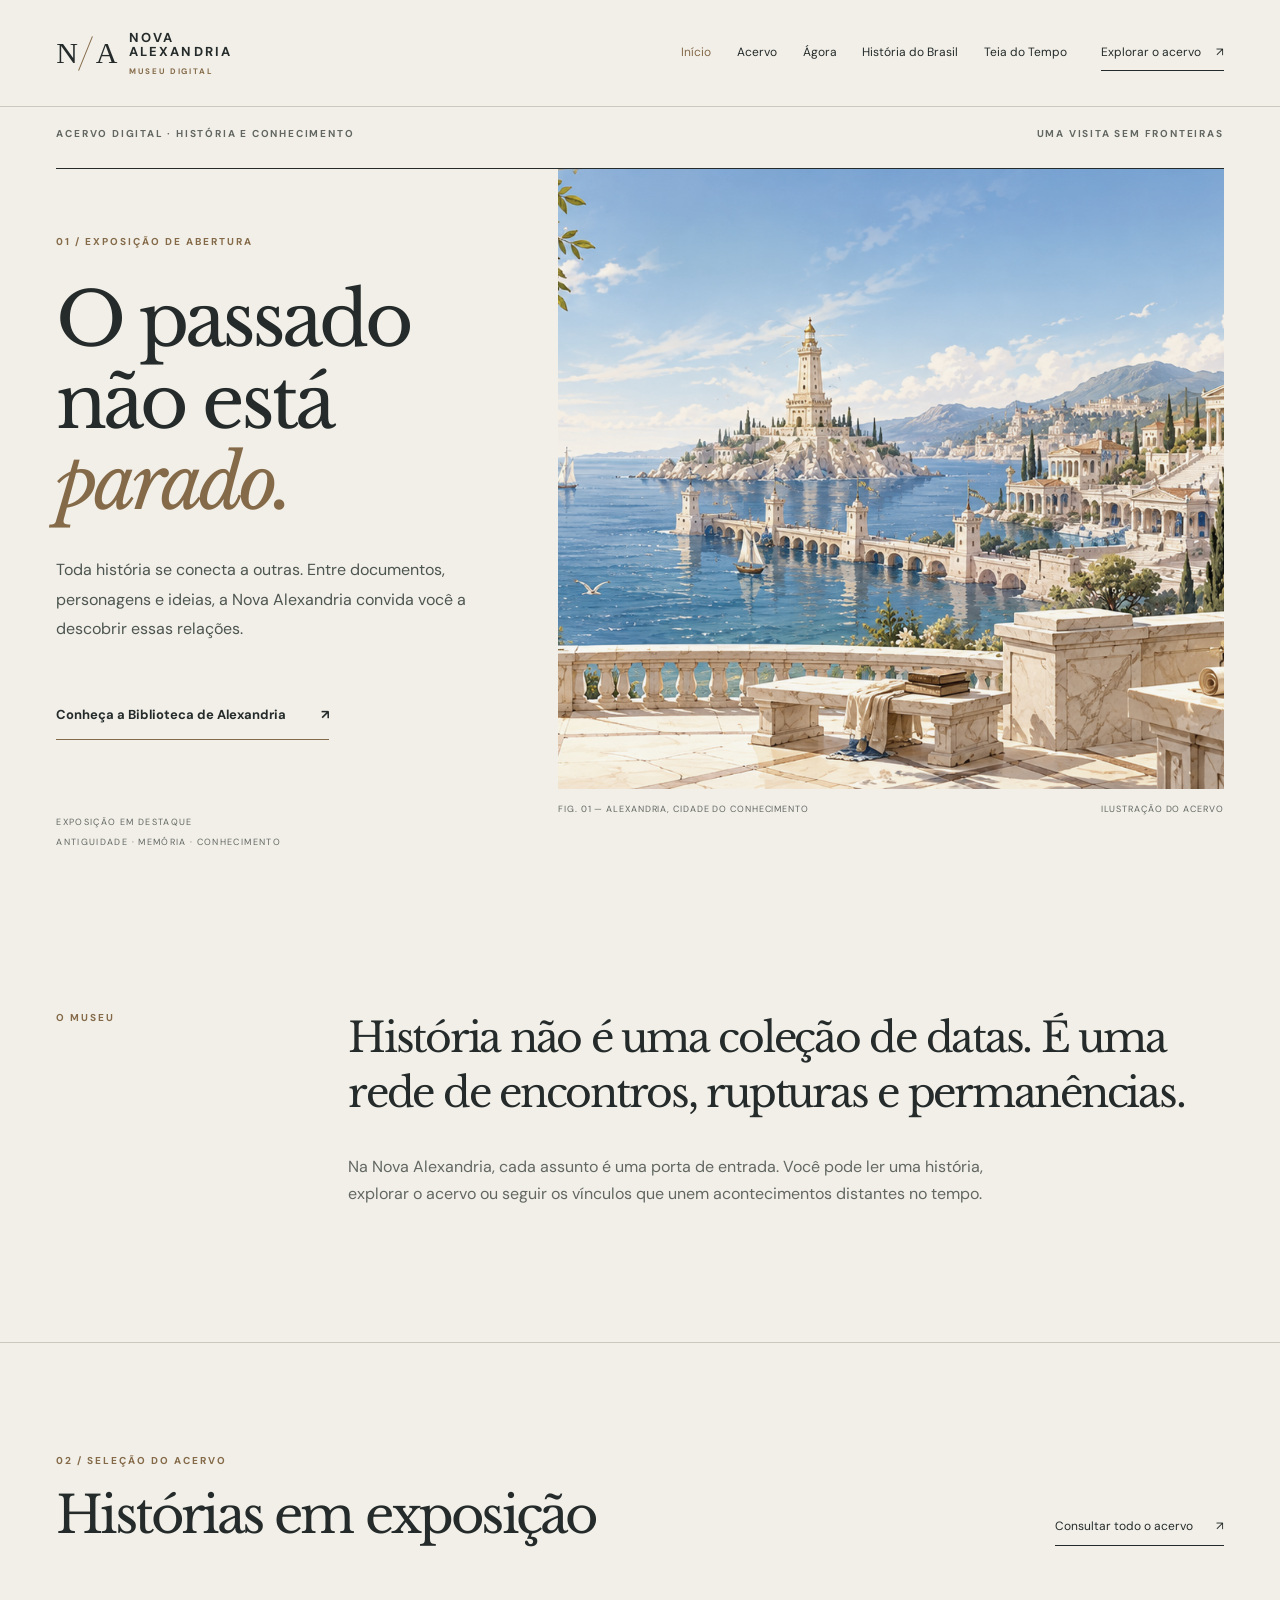
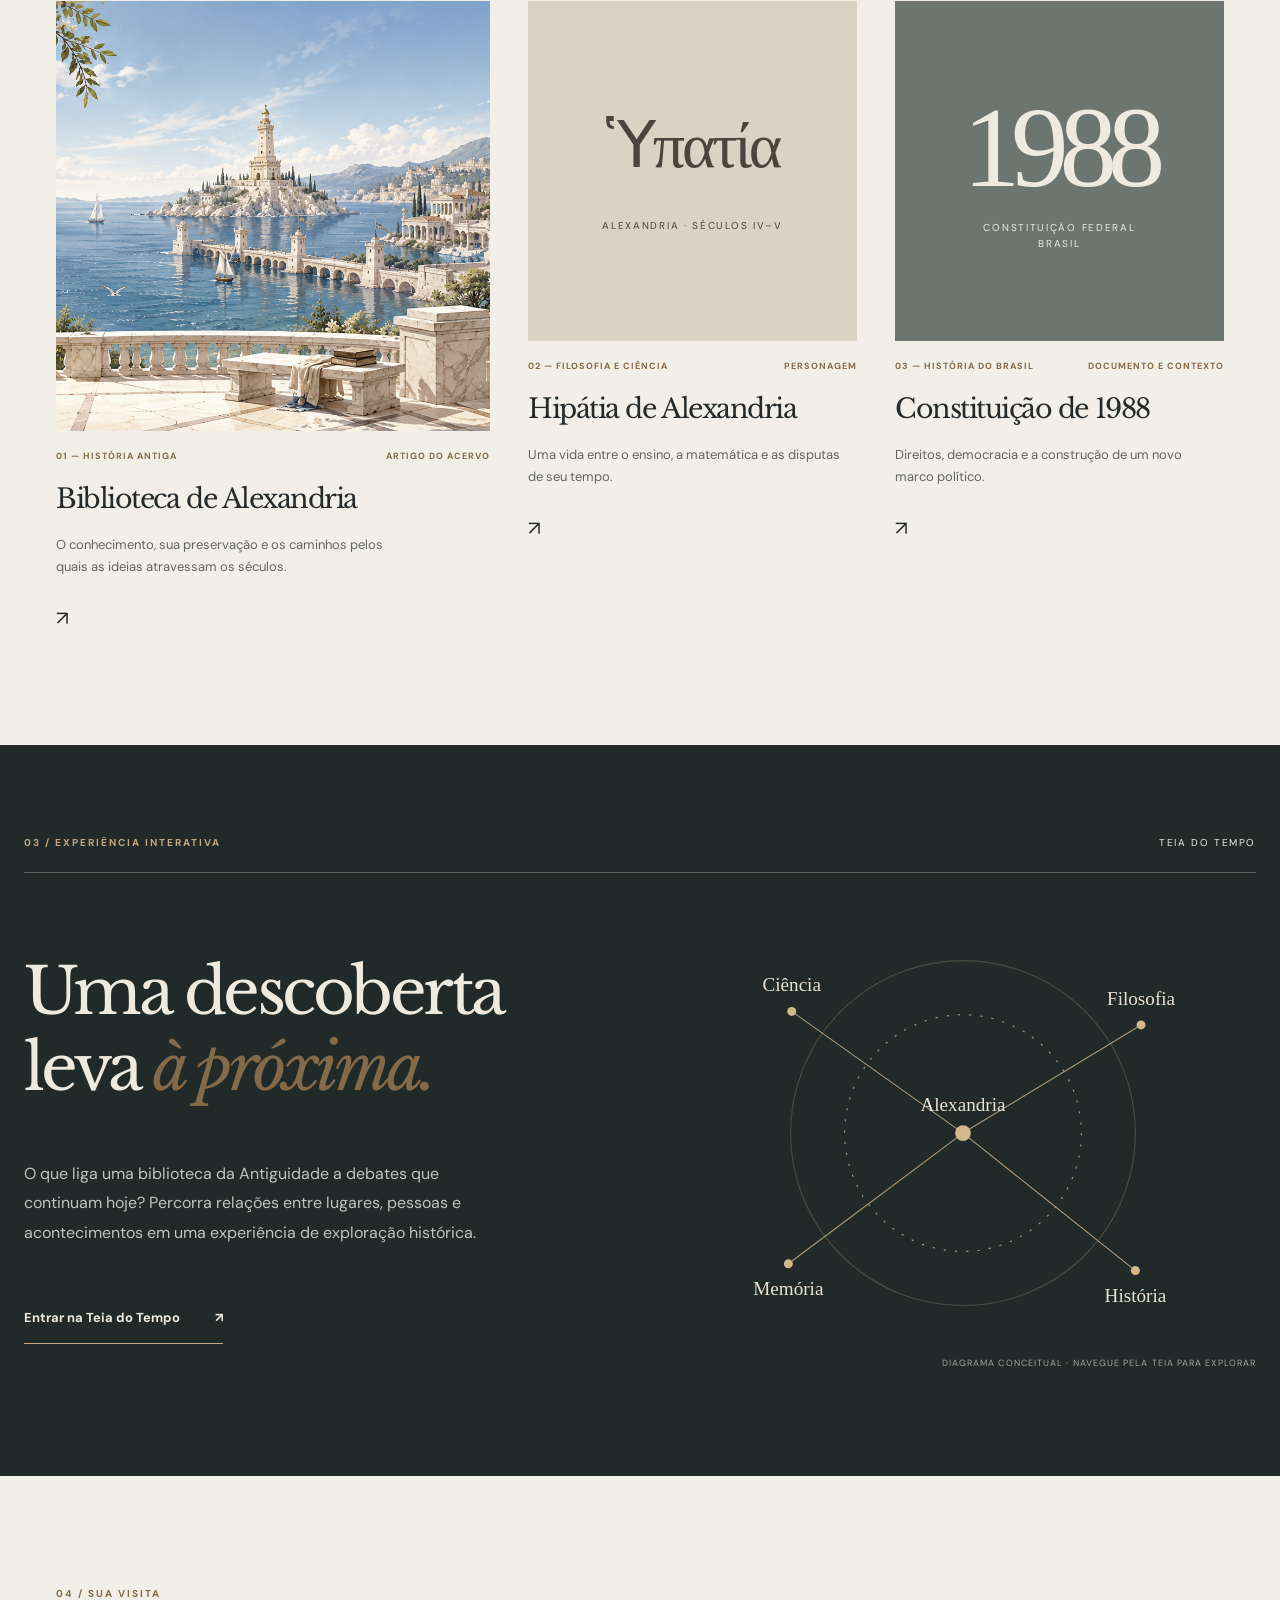
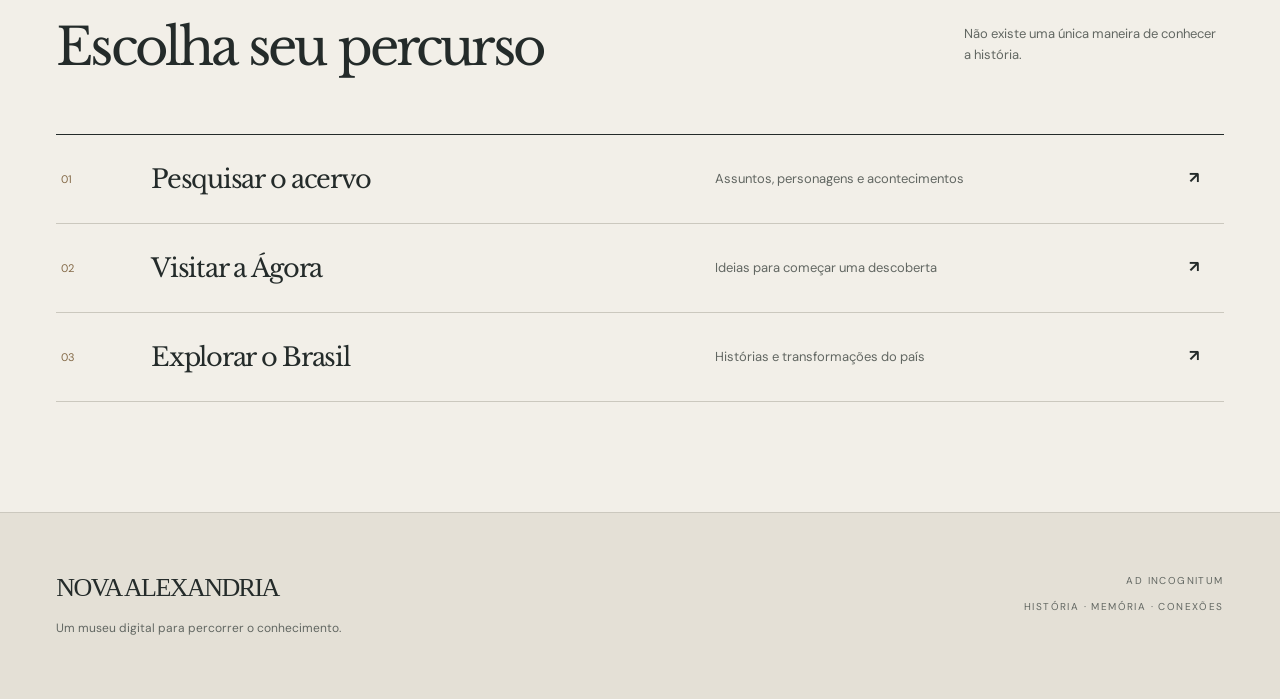
==== index.html @ c6404c88 "feat(home): reconstruir estrutura HTML como museu editorial" ====
<!doctype html>
<html lang="pt-BR">
<head>
<meta charset="utf-8"><meta name="viewport" content="width=device-width, initial-scale=1">
<meta name="theme-color" content="#f2efe8">
<meta name="description" content="Nova Alexandria: um museu digital para explorar acontecimentos, personagens e conexões da história.">
<title>Nova Alexandria — Museu digital</title>
<link rel="icon" type="image/png" href="assets/Icon.png">
<link rel="preconnect" href="https://fonts.googleapis.com"><link rel="preconnect" href="https://fonts.gstatic.com" crossorigin>
<link href="https://fonts.googleapis.com/css2?family=DM+Sans:wght@400;500;600;700&family=Libre+Baskerville:wght@400;700&display=swap" rel="stylesheet">
<link rel="stylesheet" href="css/home-editorial.css">
</head>
<body>
<a class="skip" href="#conteudo">Ir ao conteúdo</a>
<header class="site-header">
 <div class="header-inner">
  <a class="brand" href="index.html" aria-label="Nova Alexandria, página inicial"><span class="brand-symbol" aria-hidden="true">N<span class="brand-divider"></span>A</span><span class="brand-name">NOVA<br>ALEXANDRIA<small>MUSEU DIGITAL</small></span></a>
  <nav class="desktop-nav" aria-label="Navegação principal"><a href="index.html" aria-current="page">Início</a><a href="acervo.html">Acervo</a><a href="agora.html">Ágora</a><a href="brasil.html">História do Brasil</a><a href="teias.html">Teia do Tempo</a></nav>
  <a class="header-visit" href="acervo.html">Explorar o acervo <span aria-hidden="true">↗</span></a>
  <button class="menu-button" id="menuBtn" type="button" aria-label="Abrir menu" aria-expanded="false" aria-controls="mobileNav"><span aria-hidden="true">☰</span></button>
 </div>
 <nav class="mobile-nav" id="mobileNav" aria-label="Navegação móvel" hidden><a href="index.html" aria-current="page">Início</a><a href="acervo.html">Acervo</a><a href="agora.html">Ágora</a><a href="brasil.html">História do Brasil</a><a href="teias.html">Teia do Tempo</a></nav>
</header>
<main id="conteudo">
 <section class="opening" aria-labelledby="opening-title">
  <div class="opening-top"><span>ACERVO DIGITAL · HISTÓRIA E CONHECIMENTO</span><span>UMA VISITA SEM FRONTEIRAS</span></div>
  <div class="opening-grid">
   <div class="opening-copy"><p class="section-index">01 / EXPOSIÇÃO DE ABERTURA</p><h1 id="opening-title">O passado não está <em>parado.</em></h1><p class="opening-lead">Toda história se conecta a outras. Entre documentos, personagens e ideias, a Nova Alexandria convida você a descobrir essas relações.</p><a class="editorial-link" href="conteudo.html?id=biblioteca-alexandria">Conheça a Biblioteca de Alexandria <span aria-hidden="true">↗</span></a><div class="opening-bottom"><span>EXPOSIÇÃO EM DESTAQUE</span><span>ANTIGUIDADE · MEMÓRIA · CONHECIMENTO</span></div></div>
   <figure class="opening-art"><img src="assets/alexandria-panorama.png" alt="Ilustração panorâmica de Alexandria, com arquitetura antiga e o farol" width="1918" height="1024"><figcaption><span>FIG. 01 — ALEXANDRIA, CIDADE DO CONHECIMENTO</span><span>ILUSTRAÇÃO DO ACERVO</span></figcaption></figure>
  </div>
 </section>
 <section class="manifesto" aria-labelledby="manifesto-title"><p class="section-index">O MUSEU</p><div><h2 id="manifesto-title">História não é uma coleção de datas. É uma rede de encontros, rupturas e permanências.</h2><p>Na Nova Alexandria, cada assunto é uma porta de entrada. Você pode ler uma história, explorar o acervo ou seguir os vínculos que unem acontecimentos distantes no tempo.</p></div></section>
 <section class="collection" aria-labelledby="collection-title">
  <div class="section-heading"><div><p class="section-index">02 / SELEÇÃO DO ACERVO</p><h2 id="collection-title">Histórias em exposição</h2></div><a class="quiet-link" href="acervo.html">Consultar todo o acervo <span aria-hidden="true">↗</span></a></div>
  <div class="collection-grid">
   <article class="story story-large"><a href="conteudo.html?id=biblioteca-alexandria"><div class="story-visual story-alexandria"><img src="assets/alexandria-panorama.png" alt="Representação artística da antiga Alexandria" loading="lazy"></div><div class="story-meta"><span>01 — HISTÓRIA ANTIGA</span><span>ARTIGO DO ACERVO</span></div><h3>Biblioteca de Alexandria</h3><p>O conhecimento, sua preservação e os caminhos pelos quais as ideias atravessam os séculos.</p><span class="story-arrow" aria-hidden="true">↗</span></a></article>
   <article class="story story-secondary"><a href="conteudo.html?id=hipatia"><div class="story-visual story-typographic" aria-hidden="true"><span>Ὑπατία</span><small>ALEXANDRIA · SÉCULOS IV–V</small></div><div class="story-meta"><span>02 — FILOSOFIA E CIÊNCIA</span><span>PERSONAGEM</span></div><h3>Hipátia de Alexandria</h3><p>Uma vida entre o ensino, a matemática e as disputas de seu tempo.</p><span class="story-arrow" aria-hidden="true">↗</span></a></article>
   <article class="story story-third"><a href="conteudo.html?id=constituicao-1988"><div class="story-visual story-document" aria-hidden="true"><span>1988</span><small>CONSTITUIÇÃO FEDERAL<br>BRASIL</small></div><div class="story-meta"><span>03 — HISTÓRIA DO BRASIL</span><span>DOCUMENTO E CONTEXTO</span></div><h3>Constituição de 1988</h3><p>Direitos, democracia e a construção de um novo marco político.</p><span class="story-arrow" aria-hidden="true">↗</span></a></article>
  </div>
 </section>
 <section class="connections" aria-labelledby="connections-title"><div class="connections-head"><p class="section-index">03 / EXPERIÊNCIA INTERATIVA</p><span>TEIA DO TEMPO</span></div><div class="connections-grid"><div><h2 id="connections-title">Uma descoberta leva <em>à próxima.</em></h2><p>O que liga uma biblioteca da Antiguidade a debates que continuam hoje? Percorra relações entre lugares, pessoas e acontecimentos em uma experiência de exploração histórica.</p><a class="editorial-link light" href="teias.html">Entrar na Teia do Tempo <span aria-hidden="true">↗</span></a></div><div class="connection-art" aria-label="Diagrama ilustrativo de relações entre assuntos históricos"><svg viewBox="0 0 520 380" role="img" aria-label="Alexandria conectada a ciência, filosofia, memória e história"><g fill="none" stroke="#a8987d" stroke-width="1"><path d="M260 182L108 74M260 182L418 86M260 182L105 298M260 182L413 304"/><circle cx="260" cy="182" r="105" stroke-dasharray="2 8"/><circle cx="260" cy="182" r="153" stroke-opacity=".3"/></g><g fill="#d2b88b"><circle cx="260" cy="182" r="7"/><circle cx="108" cy="74" r="4"/><circle cx="418" cy="86" r="4"/><circle cx="105" cy="298" r="4"/><circle cx="413" cy="304" r="4"/></g><g fill="#e8e1d5" font-family="Georgia,serif" font-size="17" text-anchor="middle"><text x="260" y="162">Alexandria</text><text x="108" y="56">Ciência</text><text x="418" y="68">Filosofia</text><text x="105" y="326">Memória</text><text x="413" y="332">História</text></g></svg><span>DIAGRAMA CONCEITUAL · NAVEGUE PELA TEIA PARA EXPLORAR</span></div></div></section>
 <section class="visit" aria-labelledby="visit-title"><div class="section-heading"><div><p class="section-index">04 / SUA VISITA</p><h2 id="visit-title">Escolha seu percurso</h2></div><p>Não existe uma única maneira de conhecer a história.</p></div><div class="visit-rows"><a href="acervo.html"><span>01</span><strong>Pesquisar o acervo</strong><span>Assuntos, personagens e acontecimentos</span><b aria-hidden="true">↗</b></a><a href="agora.html"><span>02</span><strong>Visitar a Ágora</strong><span>Ideias para começar uma descoberta</span><b aria-hidden="true">↗</b></a><a href="brasil.html"><span>03</span><strong>Explorar o Brasil</strong><span>Histórias e transformações do país</span><b aria-hidden="true">↗</b></a></div></section>
</main>
<footer class="site-footer"><div><span class="footer-title">NOVA ALEXANDRIA</span><p>Um museu digital para percorrer o conhecimento.</p></div><div><span>AD INCOGNITUM</span><span>HISTÓRIA · MEMÓRIA · CONEXÕES</span></div></footer>
<script src="js/navegacao.js" defer></script>
</body></html>
---- css/home-editorial.css ----
:root{--paper:#f2efe8;--ink:#242b2a;--muted:#626762;--line:#cbc8be;--bronze:#846a48;--dark:#222a29}*{box-sizing:border-box}html{scroll-behavior:smooth}body{margin:0;background:var(--paper);color:var(--ink);font:16px/1.65 "DM Sans",Arial,sans-serif}a{color:inherit}button{font:inherit;cursor:pointer}a:focus-visible,button:focus-visible{outline:3px solid #9a7650;outline-offset:4px}.skip{position:absolute;left:12px;top:-100px;background:#fff;padding:10px;z-index:99}.skip:focus{top:12px}.site-header{border-bottom:1px solid var(--line);background:var(--paper)}.header-inner{min-height:106px;max-width:1540px;margin:auto;padding:20px clamp(24px,4.4vw,76px);display:flex;align-items:center;gap:34px}.brand{display:flex;align-items:center;gap:15px;text-decoration:none;flex-shrink:0}.brand-symbol{display:flex;align-items:center;gap:5px;font:30px/1 Georgia,serif;letter-spacing:-.11em}.brand-divider{height:37px;width:1px;background:var(--bronze);transform:rotate(22deg);margin:0 5px}.brand-name{font-size:13px;line-height:1.06;font-weight:700;letter-spacing:.16em}.brand-name small{display:block;margin-top:8px;font-size:8px;letter-spacing:.24em;color:var(--bronze)}.desktop-nav{display:flex;align-items:center;gap:clamp(13px,2vw,34px);margin-left:auto}.desktop-nav a{text-decoration:none;font-size:12px;white-space:nowrap}.desktop-nav a:hover,.desktop-nav a[aria-current]{color:var(--bronze)}.header-visit{border-bottom:1px solid var(--ink);text-decoration:none;font-size:12px;white-space:nowrap;padding:8px 0}.header-visit span{margin-left:12px}.menu-button{display:none;border:0;background:transparent;font-size:23px}.mobile-nav[hidden]{display:none}.mobile-nav{padding:10px 25px 25px;display:flex;flex-direction:column;gap:10px}.mobile-nav a{text-decoration:none;border-bottom:1px solid var(--line);padding:8px}.opening{max-width:1540px;margin:auto;padding:0 clamp(24px,4.4vw,76px)}.opening-top{display:flex;justify-content:space-between;gap:20px;padding:19px 0 25px;font-size:10px;font-weight:700;letter-spacing:.18em;color:var(--muted)}.opening-grid{display:grid;grid-template-columns:43% 57%;min-height:650px;border-top:1px solid var(--ink)}.opening-copy{display:flex;flex-direction:column;align-items:flex-start;padding:65px clamp(25px,4vw,68px) 25px 0}.section-index{margin:0 0 30px;font-size:10px;font-weight:700;letter-spacing:.2em;color:var(--bronze)}h1,h2,h3,p{margin-top:0}h1,h2,h3{font-family:"Libre Baskerville",Georgia,serif;font-weight:400;letter-spacing:-.055em}h1{font-size:clamp(54px,5.8vw,96px);line-height:1.1;margin-bottom:30px;max-width:650px}h1 em,.connections h2 em{font-weight:400;color:var(--bronze)}.opening-lead{max-width:415px;font-size:16px;color:#4d5550;line-height:1.85}.editorial-link{display:inline-flex;align-items:center;gap:35px;text-decoration:none;border-bottom:1px solid var(--bronze);padding:14px 0;font-size:13px;font-weight:700;margin-top:30px}.editorial-link:hover,.quiet-link:hover{color:var(--bronze)}.opening-bottom{margin-top:auto;padding-top:75px;display:flex;flex-direction:column;gap:5px;font-size:9px;letter-spacing:.15em;color:var(--muted)}.opening-art{margin:0;min-width:0;display:flex;flex-direction:column}.opening-art img{width:100%;height:100%;max-height:620px;min-height:550px;object-fit:cover;object-position:58% center;filter:saturate(.7) contrast(.95)}.opening-art figcaption{display:flex;justify-content:space-between;gap:15px;font-size:9px;letter-spacing:.1em;padding:13px 0;color:var(--muted)}.manifesto{max-width:1540px;margin:auto;padding:135px clamp(24px,4.4vw,76px);display:grid;grid-template-columns:25% 75%;border-bottom:1px solid var(--line)}.manifesto h2{font-size:clamp(30px,3.2vw,52px);line-height:1.35;max-width:950px}.manifesto p:not(.section-index){max-width:650px;margin:30px 0 0;color:var(--muted)}.collection,.visit{max-width:1540px;margin:auto;padding:110px clamp(24px,4.4vw,76px)}.section-heading{display:flex;align-items:end;justify-content:space-between;gap:25px;margin-bottom:55px}.section-heading .section-index{margin-bottom:15px}.section-heading h2{font-size:clamp(37px,4vw,60px);line-height:1.2;margin:0}.quiet-link{font-size:12px;text-decoration:none;border-bottom:1px solid var(--ink);padding-bottom:8px;white-space:nowrap}.quiet-link span{margin-left:20px}.collection-grid{display:grid;grid-template-columns:1.32fr 1fr 1fr;gap:clamp(20px,3vw,48px)}.story{min-width:0}.story a{text-decoration:none;display:block;position:relative}.story-visual{height:340px;overflow:hidden;margin-bottom:18px}.story-large .story-visual{height:430px}.story-visual img{height:100%;width:100%;object-fit:cover;object-position:center;filter:saturate(.55)}.story a:hover img{transform:scale(1.035)}.story img{transition:transform .4s}.story-typographic{background:#d9d3c6;display:flex;flex-direction:column;justify-content:center;align-items:center;gap:35px;color:#49463f}.story-typographic>span{font:clamp(35px,5vw,78px) Georgia,serif;letter-spacing:-.05em}.story-typographic small,.story-document small{font-size:10px;letter-spacing:.17em}.story-document{background:#6c756f;display:flex;flex-direction:column;justify-content:center;align-items:center;color:#eeeae0;gap:15px}.story-document>span{font:clamp(85px,9vw,145px)/1 Georgia,serif;letter-spacing:-.08em}.story-document small{text-align:center}.story-meta{display:flex;justify-content:space-between;gap:12px;color:var(--bronze);font-size:9px;letter-spacing:.11em;font-weight:700}.story h3{font-size:clamp(23px,2.1vw,34px);line-height:1.25;margin:18px 0}.story p{color:var(--muted);font-size:13px;line-height:1.75;max-width:360px}.story-arrow{display:inline-block;font-size:20px;margin-top:10px}.connections{background:var(--dark);color:#eeeae0;padding:90px max(24px,calc((100vw - 1388px)/2)) 105px}.connections-head{display:flex;justify-content:space-between;align-items:start;border-bottom:1px solid #57605b;padding-bottom:20px;font-size:10px;letter-spacing:.16em}.connections-head .section-index{margin:0;color:#c2a880}.connections-grid{display:grid;grid-template-columns:1fr 1fr;gap:60px;align-items:center;padding-top:55px}.connections h2{font-size:clamp(44px,5vw,76px);line-height:1.18;max-width:650px}.connections p:not(.section-index){max-width:480px;color:#bfc4be;line-height:1.85}.editorial-link.light{border-color:#c2a880;color:#eeeae0}.connection-art svg{width:100%;height:auto;display:block}.connection-art>span{display:block;text-align:right;color:#9da59e;font-size:9px;letter-spacing:.12em}.visit .section-heading>p{max-width:260px;color:var(--muted);font-size:13px}.visit-rows{border-top:1px solid var(--ink)}.visit-rows a{display:grid;grid-template-columns:70px 1.2fr 1fr 30px;align-items:center;gap:20px;text-decoration:none;padding:28px 5px;border-bottom:1px solid var(--line)}.visit-rows a>span:first-child{font-size:11px;color:var(--bronze)}.visit-rows strong{font:clamp(20px,2vw,31px) "Libre Baskerville",Georgia,serif;font-weight:400;letter-spacing:-.05em}.visit-rows a>span:nth-child(3){font-size:13px;color:var(--muted)}.visit-rows a:hover{background:#e9e5dc}.site-footer{background:#e4e0d6;border-top:1px solid var(--line);padding:60px clamp(24px,4.4vw,76px);display:flex;justify-content:space-between;gap:25px}.footer-title{font:26px Georgia,serif;letter-spacing:-.06em}.site-footer p{margin:15px 0 0;color:var(--muted);font-size:12px}.site-footer>div:last-child{display:flex;flex-direction:column;gap:10px;text-align:right;font-size:10px;letter-spacing:.14em;color:var(--muted)}@media(max-width:1120px){.desktop-nav{gap:13px}.header-visit{display:none}.opening-grid{grid-template-columns:46% 54%}.opening-copy{padding-top:42px}h1{font-size:clamp(44px,5.5vw,72px)}.story-meta{flex-direction:column;gap:4px}}@media(max-width:800px){.header-inner{min-height:82px}.desktop-nav{display:none}.menu-button{display:block;margin-left:auto}.opening-top span:last-child{display:none}.opening-grid{display:flex;flex-direction:column}.opening-copy{padding:45px 0 35px}.opening-bottom{padding-top:40px}.opening-art img{min-height:300px;max-height:420px}.manifesto{grid-template-columns:1fr;gap:12px;padding-top:85px;padding-bottom:85px}.collection,.visit{padding-top:80px;padding-bottom:80px}.collection-grid{grid-template-columns:1fr 1fr}.story-large{grid-column:1/-1}.story-large .story-visual{height:400px}.connections-grid{grid-template-columns:1fr;gap:20px}.connection-art{max-width:540px;margin:auto}.visit-rows a{grid-template-columns:35px 1fr 25px}.visit-rows a>span:nth-child(3){grid-column:2;grid-row:2}.visit-rows a>b{grid-column:3;grid-row:1/3}}@media(max-width:520px){.brand-symbol{font-size:24px}.brand-name{font-size:11px}.opening-top{font-size:9px}.opening-copy h1{font-size:clamp(43px,11vw,62px)}.opening-art figcaption{font-size:8px;flex-direction:column;gap:2px}.section-heading{align-items:start;flex-direction:column;gap:20px}.collection-grid{grid-template-columns:1fr;gap:50px}.story-large{grid-column:auto}.story-visual,.story-large .story-visual{height:330px}.connections{padding-top:65px;padding-bottom:75px}.connections h2{font-size:44px}.site-footer{flex-direction:column}.site-footer>div:last-child{text-align:left}}@media(prefers-reduced-motion:reduce){html{scroll-behavior:auto}.story img{transition:none}}
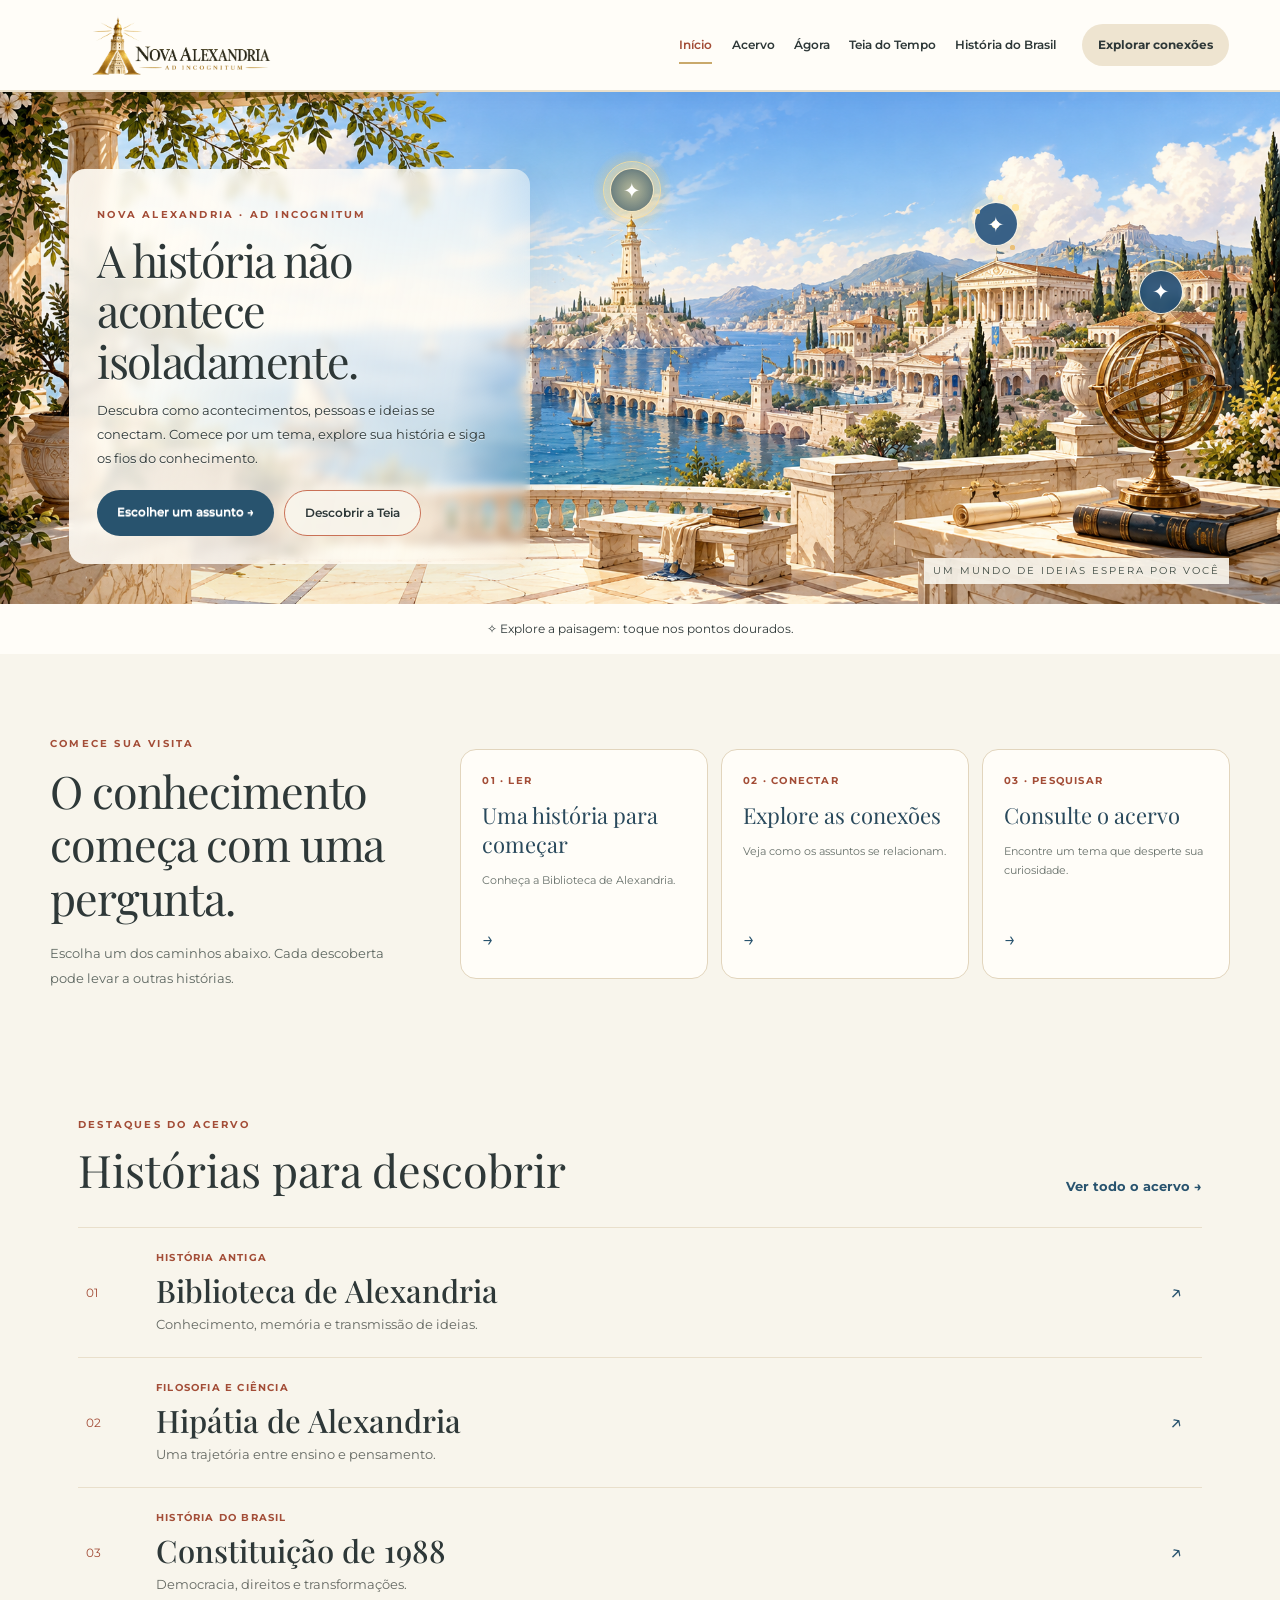
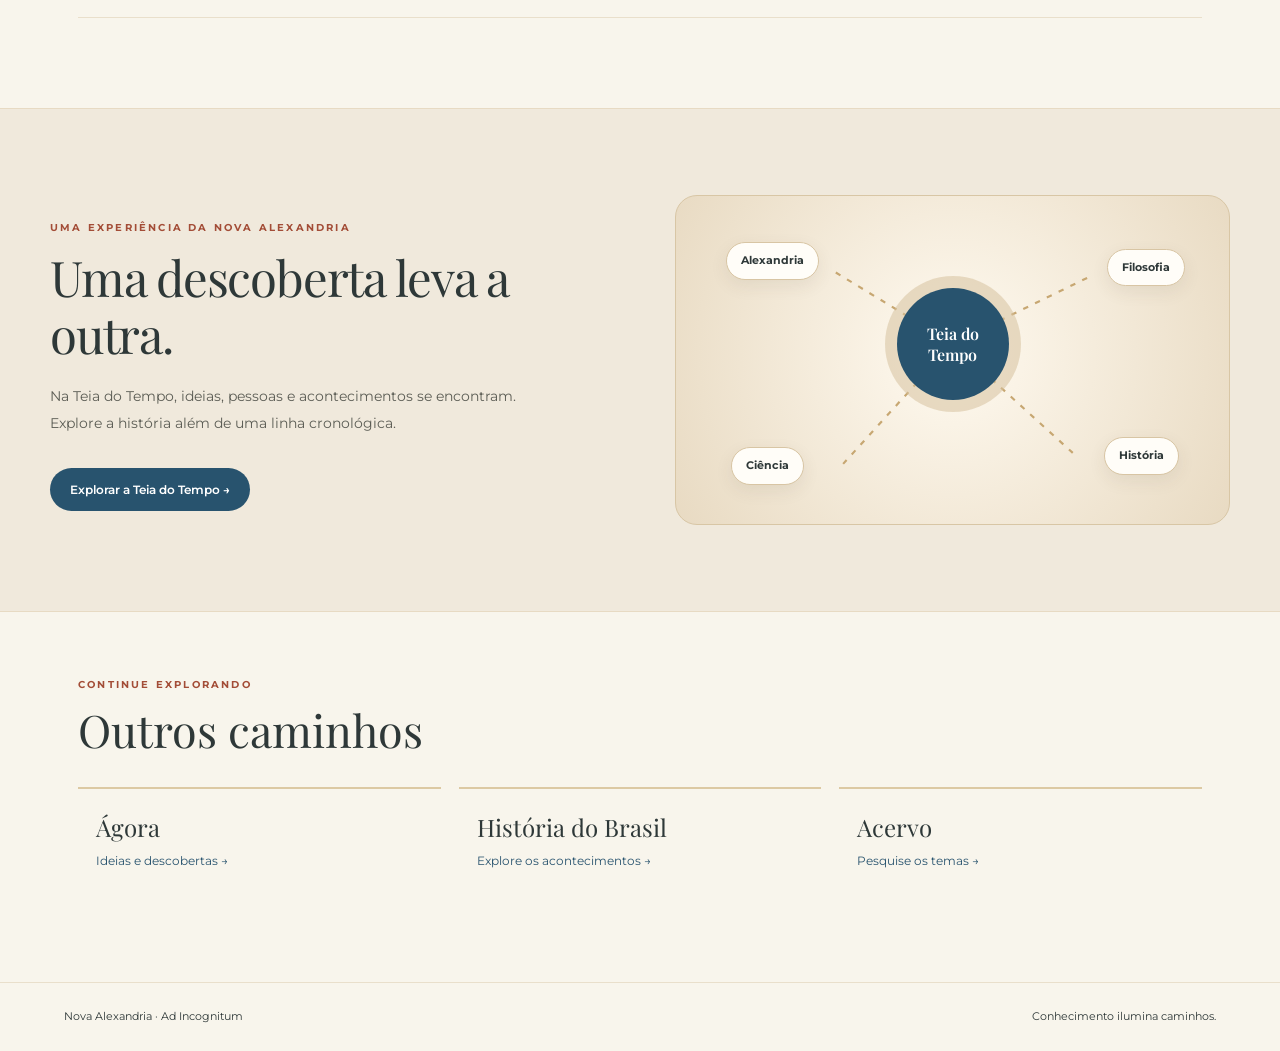
==== commit 72908f57: "feat(home): restaurar Alexandria interativa e simplificar percurso da home" ====
--- a/index.html
+++ b/index.html
@@ -1,46 +1,121 @@
 <!doctype html>
 <html lang="pt-BR">
-<head>
-<meta charset="utf-8"><meta name="viewport" content="width=device-width, initial-scale=1">
-<meta name="theme-color" content="#f2efe8">
-<meta name="description" content="Nova Alexandria: um museu digital para explorar acontecimentos, personagens e conexões da história.">
-<title>Nova Alexandria — Museu digital</title>
-<link rel="icon" type="image/png" href="assets/Icon.png">
-<link rel="preconnect" href="https://fonts.googleapis.com"><link rel="preconnect" href="https://fonts.gstatic.com" crossorigin>
-<link href="https://fonts.googleapis.com/css2?family=DM+Sans:wght@400;500;600;700&family=Libre+Baskerville:wght@400;700&display=swap" rel="stylesheet">
-<link rel="stylesheet" href="css/home-editorial.css">
-</head>
-<body>
-<a class="skip" href="#conteudo">Ir ao conteúdo</a>
-<header class="site-header">
- <div class="header-inner">
-  <a class="brand" href="index.html" aria-label="Nova Alexandria, página inicial"><span class="brand-symbol" aria-hidden="true">N<span class="brand-divider"></span>A</span><span class="brand-name">NOVA<br>ALEXANDRIA<small>MUSEU DIGITAL</small></span></a>
-  <nav class="desktop-nav" aria-label="Navegação principal"><a href="index.html" aria-current="page">Início</a><a href="acervo.html">Acervo</a><a href="agora.html">Ágora</a><a href="brasil.html">História do Brasil</a><a href="teias.html">Teia do Tempo</a></nav>
-  <a class="header-visit" href="acervo.html">Explorar o acervo <span aria-hidden="true">↗</span></a>
-  <button class="menu-button" id="menuBtn" type="button" aria-label="Abrir menu" aria-expanded="false" aria-controls="mobileNav"><span aria-hidden="true">☰</span></button>
- </div>
- <nav class="mobile-nav" id="mobileNav" aria-label="Navegação móvel" hidden><a href="index.html" aria-current="page">Início</a><a href="acervo.html">Acervo</a><a href="agora.html">Ágora</a><a href="brasil.html">História do Brasil</a><a href="teias.html">Teia do Tempo</a></nav>
-</header>
-<main id="conteudo">
- <section class="opening" aria-labelledby="opening-title">
-  <div class="opening-top"><span>ACERVO DIGITAL · HISTÓRIA E CONHECIMENTO</span><span>UMA VISITA SEM FRONTEIRAS</span></div>
-  <div class="opening-grid">
-   <div class="opening-copy"><p class="section-index">01 / EXPOSIÇÃO DE ABERTURA</p><h1 id="opening-title">O passado não está <em>parado.</em></h1><p class="opening-lead">Toda história se conecta a outras. Entre documentos, personagens e ideias, a Nova Alexandria convida você a descobrir essas relações.</p><a class="editorial-link" href="conteudo.html?id=biblioteca-alexandria">Conheça a Biblioteca de Alexandria <span aria-hidden="true">↗</span></a><div class="opening-bottom"><span>EXPOSIÇÃO EM DESTAQUE</span><span>ANTIGUIDADE · MEMÓRIA · CONHECIMENTO</span></div></div>
-   <figure class="opening-art"><img src="assets/alexandria-panorama.png" alt="Ilustração panorâmica de Alexandria, com arquitetura antiga e o farol" width="1918" height="1024"><figcaption><span>FIG. 01 — ALEXANDRIA, CIDADE DO CONHECIMENTO</span><span>ILUSTRAÇÃO DO ACERVO</span></figcaption></figure>
-  </div>
- </section>
- <section class="manifesto" aria-labelledby="manifesto-title"><p class="section-index">O MUSEU</p><div><h2 id="manifesto-title">História não é uma coleção de datas. É uma rede de encontros, rupturas e permanências.</h2><p>Na Nova Alexandria, cada assunto é uma porta de entrada. Você pode ler uma história, explorar o acervo ou seguir os vínculos que unem acontecimentos distantes no tempo.</p></div></section>
- <section class="collection" aria-labelledby="collection-title">
-  <div class="section-heading"><div><p class="section-index">02 / SELEÇÃO DO ACERVO</p><h2 id="collection-title">Histórias em exposição</h2></div><a class="quiet-link" href="acervo.html">Consultar todo o acervo <span aria-hidden="true">↗</span></a></div>
-  <div class="collection-grid">
-   <article class="story story-large"><a href="conteudo.html?id=biblioteca-alexandria"><div class="story-visual story-alexandria"><img src="assets/alexandria-panorama.png" alt="Representação artística da antiga Alexandria" loading="lazy"></div><div class="story-meta"><span>01 — HISTÓRIA ANTIGA</span><span>ARTIGO DO ACERVO</span></div><h3>Biblioteca de Alexandria</h3><p>O conhecimento, sua preservação e os caminhos pelos quais as ideias atravessam os séculos.</p><span class="story-arrow" aria-hidden="true">↗</span></a></article>
-   <article class="story story-secondary"><a href="conteudo.html?id=hipatia"><div class="story-visual story-typographic" aria-hidden="true"><span>Ὑπατία</span><small>ALEXANDRIA · SÉCULOS IV–V</small></div><div class="story-meta"><span>02 — FILOSOFIA E CIÊNCIA</span><span>PERSONAGEM</span></div><h3>Hipátia de Alexandria</h3><p>Uma vida entre o ensino, a matemática e as disputas de seu tempo.</p><span class="story-arrow" aria-hidden="true">↗</span></a></article>
-   <article class="story story-third"><a href="conteudo.html?id=constituicao-1988"><div class="story-visual story-document" aria-hidden="true"><span>1988</span><small>CONSTITUIÇÃO FEDERAL<br>BRASIL</small></div><div class="story-meta"><span>03 — HISTÓRIA DO BRASIL</span><span>DOCUMENTO E CONTEXTO</span></div><h3>Constituição de 1988</h3><p>Direitos, democracia e a construção de um novo marco político.</p><span class="story-arrow" aria-hidden="true">↗</span></a></article>
-  </div>
- </section>
- <section class="connections" aria-labelledby="connections-title"><div class="connections-head"><p class="section-index">03 / EXPERIÊNCIA INTERATIVA</p><span>TEIA DO TEMPO</span></div><div class="connections-grid"><div><h2 id="connections-title">Uma descoberta leva <em>à próxima.</em></h2><p>O que liga uma biblioteca da Antiguidade a debates que continuam hoje? Percorra relações entre lugares, pessoas e acontecimentos em uma experiência de exploração histórica.</p><a class="editorial-link light" href="teias.html">Entrar na Teia do Tempo <span aria-hidden="true">↗</span></a></div><div class="connection-art" aria-label="Diagrama ilustrativo de relações entre assuntos históricos"><svg viewBox="0 0 520 380" role="img" aria-label="Alexandria conectada a ciência, filosofia, memória e história"><g fill="none" stroke="#a8987d" stroke-width="1"><path d="M260 182L108 74M260 182L418 86M260 182L105 298M260 182L413 304"/><circle cx="260" cy="182" r="105" stroke-dasharray="2 8"/><circle cx="260" cy="182" r="153" stroke-opacity=".3"/></g><g fill="#d2b88b"><circle cx="260" cy="182" r="7"/><circle cx="108" cy="74" r="4"/><circle cx="418" cy="86" r="4"/><circle cx="105" cy="298" r="4"/><circle cx="413" cy="304" r="4"/></g><g fill="#e8e1d5" font-family="Georgia,serif" font-size="17" text-anchor="middle"><text x="260" y="162">Alexandria</text><text x="108" y="56">Ciência</text><text x="418" y="68">Filosofia</text><text x="105" y="326">Memória</text><text x="413" y="332">História</text></g></svg><span>DIAGRAMA CONCEITUAL · NAVEGUE PELA TEIA PARA EXPLORAR</span></div></div></section>
- <section class="visit" aria-labelledby="visit-title"><div class="section-heading"><div><p class="section-index">04 / SUA VISITA</p><h2 id="visit-title">Escolha seu percurso</h2></div><p>Não existe uma única maneira de conhecer a história.</p></div><div class="visit-rows"><a href="acervo.html"><span>01</span><strong>Pesquisar o acervo</strong><span>Assuntos, personagens e acontecimentos</span><b aria-hidden="true">↗</b></a><a href="agora.html"><span>02</span><strong>Visitar a Ágora</strong><span>Ideias para começar uma descoberta</span><b aria-hidden="true">↗</b></a><a href="brasil.html"><span>03</span><strong>Explorar o Brasil</strong><span>Histórias e transformações do país</span><b aria-hidden="true">↗</b></a></div></section>
-</main>
-<footer class="site-footer"><div><span class="footer-title">NOVA ALEXANDRIA</span><p>Um museu digital para percorrer o conhecimento.</p></div><div><span>AD INCOGNITUM</span><span>HISTÓRIA · MEMÓRIA · CONEXÕES</span></div></footer>
-<script src="js/navegacao.js" defer></script>
-</body></html>+  <head>
+    <meta charset="utf-8" />
+    <meta name="viewport" content="width=device-width,initial-scale=1" />
+    <meta name="theme-color" content="#f8f5ec" />
+    <meta
+      name="description"
+      content="Descubra acontecimentos, personagens e ideias e explore como a história se conecta na Teia do Tempo da Nova Alexandria."
+    />
+    <title>Nova Alexandria</title>
+    <link rel="preconnect" href="https://fonts.googleapis.com" />
+    <link rel="preconnect" href="https://fonts.gstatic.com" crossorigin />
+    <link
+      href="https://fonts.googleapis.com/css2?family=Montserrat:wght@400;500;600;700&family=Playfair+Display:wght@400;500;600&display=swap"
+      rel="stylesheet"
+    />
+    <link rel="icon" type="image/png" href="assets/Icon.png" />
+
+    <link rel="stylesheet" href="styles.css" />
+  </head>
+  <body>
+    <a class="skip" href="#conteudo">Ir ao conteúdo</a>
+    <header class="nav"><a href="index.html" class="brand" aria-label="Nova Alexandria — página inicial"><img src="assets/logo-horizontal.png" alt="Nova Alexandria — Ad Incognitum" class="brand-logo"></a><nav class="desktop-nav" aria-label="Navegação principal"><a href="index.html" aria-current="page">Início</a><a href="acervo.html">Acervo</a><a href="agora.html">Ágora</a><a href="teias.html">Teia do Tempo</a><a href="brasil.html">História do Brasil</a></nav><a class="login" href="teias.html">Explorar conexões</a><button class="menu" id="menuBtn" type="button" aria-label="Abrir menu" aria-expanded="false" aria-controls="mobileNav"><span aria-hidden="true">☰</span></button></header><nav class="mobile-nav" id="mobileNav" aria-label="Navegação móvel" hidden><a href="index.html" aria-current="page">Início</a><a href="acervo.html">Acervo</a><a href="agora.html">Ágora</a><a href="teias.html">Teia do Tempo</a><a href="brasil.html">História do Brasil</a></nav>
+    
+    <main id="conteudo">
+      <section id="inicio" class="hero" aria-labelledby="heroTitle">
+        <div
+          class="scene-scroll"
+          aria-label="Paisagem explorável: no celular, deslize horizontalmente para descobrir a cidade"
+        >
+          <div class="scene">
+            <img
+              src="assets/alexandria-panorama.png"
+              alt="Vista ilustrada de Alexandria: farol ao centro, academia à direita e globo sobre a varanda"
+              width="1918"
+              height="1024"
+            />
+            <div class="hero-copy">
+              <p class="eyebrow">NOVA ALEXANDRIA · AD INCOGNITUM</p>
+              <h1 id="heroTitle">A história não acontece<br />isoladamente.</h1>
+              <p>
+                Descubra como acontecimentos, pessoas e ideias se conectam. Comece por um tema, explore sua história e siga os fios do conhecimento.
+              </p>
+              <div class="hero-buttons">
+                <a class="primary" href="agora.html"
+                  >Escolher um assunto <span aria-hidden="true">→</span></a
+                ><a class="secondary" href="teias.html">Descobrir a Teia</a>
+              </div>
+            </div>
+            <button
+              class="hotspot farol"
+              data-place="farol"
+              aria-label="Conhecer o Farol e a Nova Alexandria"
+            >
+              <span class="pulse" aria-hidden="true">✦</span
+              ><span class="hint">O Farol</span></button
+            ><button
+              class="hotspot academia"
+              data-place="academia"
+              aria-label="Explorar a Academia e a Ágora"
+            >
+              <span class="pulse" aria-hidden="true">✦</span
+              ><span class="hint">A Academia</span></button
+            ><button
+              class="hotspot globo"
+              data-place="globo"
+              aria-label="Descobrir o Globo e a Teia do Tempo"
+            >
+              <span class="pulse" aria-hidden="true">✦</span
+              ><span class="hint">O Globo</span>
+            </button>
+            <div class="scene-caption">UM MUNDO DE IDEIAS ESPERA POR VOCÊ</div>
+          </div>
+        </div>
+        <p class="scene-instruction">
+          ✧ Explore a paisagem: toque nos pontos dourados.
+          <span class="mobile-only"
+            >Deslize para os lados para conhecer a cidade.</span
+          >
+        </p>
+      </section>
+      <section class="home-start" aria-labelledby="home-start-title">
+        <div class="home-start-inner">
+          <div class="home-start-intro"><p class="eyebrow">COMECE SUA VISITA</p><h2 id="home-start-title">O conhecimento começa com uma pergunta.</h2><p>Escolha um dos caminhos abaixo. Cada descoberta pode levar a outras histórias.</p></div>
+          <div class="home-start-options">
+            <a href="conteudo.html?id=biblioteca-alexandria"><span class="home-start-number">01 · LER</span><strong>Uma história para começar</strong><small>Conheça a Biblioteca de Alexandria.</small><span class="home-start-arrow" aria-hidden="true">→</span></a>
+            <a href="teias.html?id=biblioteca-alexandria"><span class="home-start-number">02 · CONECTAR</span><strong>Explore as conexões</strong><small>Veja como os assuntos se relacionam.</small><span class="home-start-arrow" aria-hidden="true">→</span></a>
+            <a href="acervo.html"><span class="home-start-number">03 · PESQUISAR</span><strong>Consulte o acervo</strong><small>Encontre um tema que desperte sua curiosidade.</small><span class="home-start-arrow" aria-hidden="true">→</span></a>
+          </div>
+        </div>
+      </section>
+      <section class="na-collection" id="explorar" aria-labelledby="na-collection-title">
+        <div class="na-section-heading"><div><p class="eyebrow">DESTAQUES DO ACERVO</p><h2 id="na-collection-title">Histórias para descobrir</h2></div><a href="acervo.html">Ver todo o acervo <span aria-hidden="true">→</span></a></div>
+        <div class="na-collection-list">
+          <a href="conteudo.html?id=biblioteca-alexandria"><span class="na-collection-num">01</span><span class="na-collection-text"><small>HISTÓRIA ANTIGA</small><strong>Biblioteca de Alexandria</strong><span>Conhecimento, memória e transmissão de ideias.</span></span><span class="na-collection-arrow" aria-hidden="true">↗</span></a>
+          <a href="conteudo.html?id=hipatia"><span class="na-collection-num">02</span><span class="na-collection-text"><small>FILOSOFIA E CIÊNCIA</small><strong>Hipátia de Alexandria</strong><span>Uma trajetória entre ensino e pensamento.</span></span><span class="na-collection-arrow" aria-hidden="true">↗</span></a>
+          <a href="conteudo.html?id=constituicao-1988"><span class="na-collection-num">03</span><span class="na-collection-text"><small>HISTÓRIA DO BRASIL</small><strong>Constituição de 1988</strong><span>Democracia, direitos e transformações.</span></span><span class="na-collection-arrow" aria-hidden="true">↗</span></a>
+        </div>
+      </section>
+      <section class="home-feature" aria-labelledby="home-feature-title">
+        <div class="home-feature-inner"><div class="home-feature-copy"><p class="eyebrow">UMA EXPERIÊNCIA DA NOVA ALEXANDRIA</p><h2 id="home-feature-title">Uma descoberta leva a outra.</h2><p>Na Teia do Tempo, ideias, pessoas e acontecimentos se encontram. Explore a história além de uma linha cronológica.</p><a class="primary" href="teias.html">Explorar a Teia do Tempo →</a></div><div class="home-feature-visual" aria-label="Representação das conexões entre assuntos"><span class="feature-node feature-node-a">Alexandria</span><span class="feature-node feature-node-b">Filosofia</span><span class="feature-node feature-node-c">Ciência</span><span class="feature-node feature-node-d">História</span><svg viewBox="0 0 400 300" aria-hidden="true"><path d="M200 135 L90 68 M200 135 L325 74 M200 135 L100 245 M200 135 L310 235"/></svg><span class="feature-center">Teia do<br>Tempo</span></div></div>
+      </section>
+      <section class="na-pathways" aria-labelledby="na-pathways-title"><div class="na-section-heading"><div><p class="eyebrow">CONTINUE EXPLORANDO</p><h2 id="na-pathways-title">Outros caminhos</h2></div></div><div class="na-pathway-links"><a href="agora.html"><strong>Ágora</strong><span>Ideias e descobertas →</span></a><a href="brasil.html"><strong>História do Brasil</strong><span>Explore os acontecimentos →</span></a><a href="acervo.html"><strong>Acervo</strong><span>Pesquise os temas →</span></a></div></section>
+    </main>
+    <footer>
+      <span>Nova Alexandria · Ad Incognitum</span
+      ><span>Conhecimento ilumina caminhos.</span>
+    </footer>
+    <dialog id="placeDialog" aria-labelledby="dialogTitle">
+      <button id="closeDialog" class="close" aria-label="Fechar">×</button>
+      <p class="eyebrow">DESCUBRA A CIDADE</p>
+      <h2 id="dialogTitle"></h2>
+      <p id="dialogText"></p>
+      <a id="dialogLink" class="primary" href="#explorar"
+        >Continuar explorando →</a
+      >
+    </dialog>
+    <script src="script.js" defer></script>
+  <script src="js/navegacao.js" defer></script></body>
+</html>
--- a/styles.css
+++ b/styles.css
@@ -0,0 +1,939 @@
+
+
+
+:root {
+    --ivory: #f8f5ec;
+    --sand: #dcc9a3;
+    --gold: #c9a96b;
+    --terracotta: #c97156;
+    --blue: #1f4e79;
+    --ink: #343a36;
+    
+    --surface: #fffdf8;
+    --sand-light: #e8dcc4;
+    --gold-deep: #85602e;
+    --terracotta-deep: #a34d37;
+    --blue-soft: #e5eef0;
+}
+
+
+
+* {
+    box-sizing: border-box;
+}
+
+html {
+    scroll-behavior: smooth;
+    
+}
+
+body {
+    margin: 0;
+    background: var(--ivory);
+    color: var(--ink);
+    font: 15px/1.6 Montserrat, Arial, sans-serif;
+}
+
+a {
+    color: inherit;
+}
+
+button {
+    font: inherit;
+    cursor: pointer;
+}
+
+
+
+.skip {
+    position: absolute;
+    top: -100px;
+    left: 8px;
+    background: var(--surface);
+    padding: 12px;
+    z-index: 50;
+}
+
+.skip:focus {
+    top: 8px;
+}
+
+a:focus-visible,
+button:focus-visible {
+    outline: 3px solid var(--blue);
+    outline-offset: 4px;
+}
+
+
+
+.nav {
+    height: 50px;
+    display: flex;
+    align-items: center;
+    gap: 30px;
+    padding: 50px;
+    background: var(--surface);
+    border-bottom: 2px solid var(--sand-light);
+}
+
+
+
+.brand {
+    display: flex;
+    align-items: center;
+    flex-shrink: 0;
+    text-decoration: none;
+}
+
+.brand-logo {
+    display: block;
+    width: 310px;
+    height: 90px;
+    max-width: 100%;
+    object-fit: contain;
+}
+
+
+
+.desktop-nav {
+    display: flex;
+    align-items: center;
+    gap: clamp(12px, 30vw, 20px);
+    margin-left: auto;
+}
+
+.desktop-nav a,
+.login {
+    font-size: 15px;
+    text-decoration: none;
+}
+
+.desktop-nav a {
+    transition: color 0.2s ease;
+    font-weight: 700;
+}
+
+.desktop-nav a:hover {
+    color: var(--terracotta-deep);
+}
+
+
+
+.login {
+    background-color: var(--sand);
+    border-radius: 5px;
+    padding: 8px 20px;
+    white-space: nowrap;
+
+}
+
+.login:hover {
+    transition: background-color .25s ease, color .25s ease;
+    background-color: var(--terracotta);
+    color: #fff;
+}
+
+
+
+.menu {
+    display: none;
+    background: none;
+    border: 0;
+    font-size: 23px;
+}
+
+.mobile-nav {
+    background: var(--surface);
+    padding: 14px 24px;
+}
+
+.mobile-nav:not([hidden]) {
+    display: flex;
+    flex-direction: column;
+    gap: 13px;
+}
+
+.mobile-nav a {
+    text-decoration: none;
+}
+
+
+
+.hero {
+    background: var(--blue-soft);
+}
+
+
+
+.scene-scroll {
+    width: 100%;
+    overflow-x: auto;
+    overflow-y: hidden;
+}
+
+.scene {
+    position: relative;
+    max-width: 1918px;
+    margin: auto;
+    min-height: 490px;
+    background: #c7dce9;
+}
+
+.scene > img {
+    display: block;
+    width: 100%;
+    height: 70%;
+}
+
+
+
+.hero-copy {
+    position: absolute;
+    left: 5.4%;
+    top: 15%;
+    max-width: 36%;
+    padding: clamp(14px, 5vw, 28px);
+    border-radius: 8px;
+
+    background: linear-gradient(
+        100deg,
+        rgba(255, 253, 247, 0.91),
+        rgba(255, 253, 247, 0.70) 80%,
+        rgba(255, 253, 247, 0.12)
+    );
+
+    text-shadow: 0 1px 0 #fff8;
+}
+
+.eyebrow {
+    font-size: 10px;
+    font-weight: 700;
+    letter-spacing: 0.22em;
+    color: var(--terracotta-deep);
+}
+
+.hero-copy h1 {
+    font: clamp(27px, 3.5vw, 67px)/1.13
+        Playfair Display, Georgia, serif;
+
+    margin: 12px 0;
+    color: var(--ink);
+}
+
+.hero-copy > p:not(.eyebrow) {
+    font-size: clamp(11px, 1vw, 15px);
+    max-width: 440px;
+}
+
+.hero-buttons {
+    display: flex;
+    flex-wrap: wrap;
+    gap: 10px;
+    margin-top: 20px;
+}
+
+
+
+.primary,
+.secondary {
+    display: inline-block;
+    text-decoration: none;
+    padding: 11px 15px;
+    border-radius: 4px;
+    font-size: 12px;
+    font-weight: 600;
+}
+
+.primary {
+    background: var(--blue);
+    color: #fff;
+}
+
+.primary:hover,
+.primary:focus-visible {
+    background: var(--terracotta-deep);
+}
+
+.secondary {
+    background: rgba(248, 245, 236, .93);
+    border: 1px solid var(--terracotta);
+}
+
+.secondary:hover,
+.secondary:focus-visible {
+    background: var(--sand);
+}
+
+
+
+
+
+.hotspot {
+    position: absolute;
+    display: grid;
+    place-items: center;
+    width: 44px;
+    height: 44px;
+    padding: 0;
+    transform: translate(-50%, -50%);
+    border: 1px solid rgba(255, 249, 233, 0.95);
+    border-radius: 50%;
+    background: rgba(31, 78, 121, 0.88);
+    color: #fff;
+    box-shadow: 0 0 0 6px rgba(255, 248, 220, 0.22),
+                0 0 20px rgba(201, 169, 107, 0.35);
+    backdrop-filter: blur(4px);
+    isolation: isolate;
+    overflow: visible;
+    cursor: pointer;
+    z-index: 2;
+    transition: transform .3s ease, background .3s ease, box-shadow .3s ease;
+}
+
+.hotspot:hover,
+.hotspot:focus-visible {
+    transform: translate(-50%, -50%) scale(1.15);
+    background: rgba(31, 78, 121, 0.98);
+    box-shadow: 0 0 0 10px rgba(255, 248, 220, 0.25),
+                0 0 30px rgba(255, 215, 130, 0.65);
+    z-index: 5;
+}
+
+.hotspot .pulse {
+    position: relative;
+    z-index: 2;
+    display: inline-block;
+    font-size: 21px;
+    line-height: 1;
+    transition: transform .3s ease, filter .3s ease;
+}
+
+.hotspot:hover .pulse,
+.hotspot:focus-visible .pulse {
+    transform: rotate(45deg) scale(1.1);
+    filter: drop-shadow(0 0 5px #fff5cc);
+}
+
+.hotspot .hint {
+    position: absolute;
+    bottom: calc(100% + 16px);
+    left: 50%;
+    z-index: 5;
+    transform: translate(-50%, 8px);
+    white-space: nowrap;
+    padding: 8px 15px;
+    border: 1px solid var(--sand);
+    border-radius: 5px;
+    background: rgba(255, 253, 248, .97);
+    color: var(--ink);
+    font: 600 12px Montserrat, Arial, sans-serif;
+    letter-spacing: .03em;
+    box-shadow: 0 5px 20px rgba(40, 35, 25, .12);
+    opacity: 0;
+    visibility: hidden;
+    pointer-events: none;
+    transition: opacity .25s ease, transform .25s ease, visibility .25s ease;
+}
+
+.hotspot:hover .hint,
+.hotspot:focus-visible .hint {
+    opacity: 1;
+    visibility: visible;
+    transform: translate(-50%, 0);
+}
+
+
+
+.hotspot.farol::before {
+    content: "";
+    position: absolute;
+    inset: -18px;
+    border-radius: 100%;
+    background: radial-gradient(circle, rgba(255,234,164,.65) 0%,
+        rgba(255,208,101,.28) 40%, rgba(255,208,101,0) 75%);
+    pointer-events: none;
+    z-index: -1;
+    animation: farol-luz 2s ease-in-out infinite;
+}
+
+.hotspot.farol::after {
+    content: "";
+    position: absolute;
+    inset: -8px;
+    border: 1px solid rgba(255,226,153,.75);
+    border-radius: 50%;
+    pointer-events: none;
+    z-index: -1;
+    animation: farol-onda 3.5s ease-out infinite;
+}
+
+@keyframes farol-luz {
+    0%, 100% { opacity: .45; transform: scale(4); }
+    50% { opacity: 1; transform: scale(1.3); }
+}
+
+@keyframes farol-onda {
+    0% { opacity: .8; transform: scale(.75); }
+    100% { opacity: 0; transform: scale(1.7); }
+}
+
+.hotspot.farol:hover::before,
+.hotspot.farol:focus-visible::before { animation-duration: 1.8s; }
+
+
+.hotspot.academia::before,
+.hotspot.academia::after {
+    content: "";
+    position: absolute;
+    width: 7px;
+    height: 7px;
+    border-radius: 100%;
+    background: #ffe6a3;
+    pointer-events: none;
+    z-index: -1;
+    box-shadow: -18px -13px 0 -1px #f3ce79,
+                20px -17px 0 0 #ffe6a3,
+                -23px 16px 0 -1px #fff0bd,
+                17px 23px 0 -1px #eac079,
+                5px -27px 0 -1px #fff0bd;
+}
+
+.hotspot.academia::before {
+    animation: academia-particulas 4s ease-in-out infinite;
+}
+
+.hotspot.academia::after {
+    animation: academia-particulas 4s ease-in-out -2s infinite;
+}
+
+@keyframes academia-particulas {
+    0% { opacity: 0; transform: translateY(15px) scale(.8) rotate(45deg); }
+    35% { opacity: 1; }
+    75% { opacity: .75; }
+    100% { opacity: 0; transform: translateY(-5px) scale(1.9) rotate(45deg); }
+}
+
+.hotspot.academia:hover::before,
+.hotspot.academia:hover::after,
+.hotspot.academia:focus-visible::before,
+.hotspot.academia:focus-visible::after { animation-duration: 2; }
+
+
+
+.hotspot.globo::before {
+    content: "";
+    position: absolute;
+    inset: -12px;
+    border: 2px solid transparent;
+    border-top-color: #ffe4a3;
+    border-bottom-color: #c69c53;
+    border-radius: 50%;
+    pointer-events: none;
+    z-index: -1;
+    animation: globo-orbita 7s linear infinite;
+}
+
+.hotspot.globo::after {
+    content: "";
+    position: absolute;
+    inset: -21px;
+    border: 1px dashed rgba(255,225,163,.65);
+    border-radius: 50%;
+    pointer-events: none;
+    z-index: -1;
+    animation: globo-orbita 16s linear infinite reverse;
+}
+
+@keyframes globo-orbita {
+    from { transform: rotate(0deg); }
+    to { transform: rotate(360deg); }
+}
+
+.hotspot.globo:hover::before,
+.hotspot.globo:focus-visible::before { animation-duration: 2.5s; }
+
+.hotspot.globo:hover::after,
+.hotspot.globo:focus-visible::after { animation-duration: 7s; }
+
+
+
+.farol { left: 49.4%; top: 19.2%; }
+.academia { left: 77.8%; top: 25.8%; }
+.globo { left: 90.7%; top: 39%; }
+
+
+
+@keyframes hotspot-breathe {
+    0%, 100% {
+        box-shadow: 0 0 0 6px rgba(255,248,220,.15),
+                    0 0 15px rgba(201,169,107,.25);
+    }
+    50% {
+        box-shadow: 0 0 0 10px rgba(255,248,220,.28),
+                    0 0 25px rgba(201,169,107,.45);
+    }
+}
+
+.hotspot:not(:hover):not(:focus-visible) {
+    animation: hotspot-breathe 3.5s ease-in-out infinite;
+}
+
+@media (hover: none) {
+    .hotspot .hint {
+        opacity: 1;
+        visibility: visible;
+        transform: translate(-50%, 0);
+        font-size: 10px;
+        padding: 5px 9px;
+    }
+}
+
+@media (prefers-reduced-motion: reduce) {
+    .hotspot,
+    .hotspot::before,
+    .hotspot::after,
+    .hotspot .pulse,
+    .hotspot .hint {
+        animation: none !important;
+        transition: none !important;
+    }
+    .hotspot.academia::before,
+    .hotspot.academia::after { opacity: .65; }
+}
+
+
+
+.scene-caption {
+    position: absolute;
+    right: 4%;
+    bottom: 4%;
+
+    font-size: 10px;
+    letter-spacing: 0.2em;
+
+    color: #3e4a42;
+    background: rgba(248, 245, 236, .92);
+
+    padding: 5px 9px;
+}
+
+.scene-instruction {
+    text-align: center;
+
+    margin: 0;
+    padding: 15px 10px;
+
+    background: var(--surface);
+    color: var(--ink);
+
+    font-size: 12px;
+}
+
+.mobile-only {
+    display: none;
+}
+
+
+
+.destinations {
+    max-width: 1260px;
+    margin: auto;
+
+    text-align: center;
+
+    padding: 72px 24px 95px;
+}
+
+.destinations h2 {
+    font: clamp(29px, 4vw, 45px)
+        Playfair Display, Georgia, serif;
+
+    margin: 9px 0;
+}
+
+.intro {
+    color: var(--ink);
+    font-size: 13px;
+    margin-bottom: 36px;
+}
+
+
+
+.cards {
+    display: grid;
+    grid-template-columns: repeat(4, 1fr);
+    gap: 17px;
+    text-align: left;
+}
+
+
+
+.cards article {
+    background: var(--surface);
+
+    border: 1px solid var(--sand-light);
+    border-radius: 8px;
+
+    padding: 24px;
+    min-height: 240px;
+}
+
+.cards h3,
+dialog h2 {
+    font: 27px Playfair Display, Georgia, serif;
+    margin: 7px 0;
+}
+
+.cards p {
+    font-size: 13px;
+}
+
+.cards a {
+    font-size: 12px;
+    color: var(--blue);
+}
+
+.symbol {
+    font-size: 32px;
+    color: var(--gold);
+}
+
+
+
+footer {
+    border-top: 1px solid var(--sand-light);
+
+    padding: 25px 5%;
+
+    display: flex;
+    justify-content: space-between;
+    gap: 15px;
+
+    font-size: 11px;
+}
+
+
+
+
+dialog {
+    width: min(460px, calc(100% - 30px));
+    max-width: 460px;
+
+    border: 1px solid var(--gold);
+    border-radius: 12px;
+
+    background: var(--surface);
+    color: var(--ink);
+
+    padding: 42px 36px;
+
+    box-shadow:
+        0 20px 70px rgba(21, 37, 46, 0.25);
+
+    text-align: center;
+}
+
+dialog[open] {
+    animation: portal-enter 0.35s ease-out;
+}
+
+dialog::backdrop {
+    background: rgba(21, 38, 46, 0.65);
+    backdrop-filter: blur(5px);
+}
+
+dialog h2 {
+    font: 32px Playfair Display, Georgia, serif;
+    margin: 12px 0 18px;
+}
+
+dialog p:not(.eyebrow) {
+    font-size: 14px;
+    line-height: 1.8;
+    margin-bottom: 28px;
+}
+
+dialog .primary {
+    padding: 12px 24px;
+}
+
+.close {
+    position: absolute;
+    top: 10px;
+    right: 15px;
+
+    border: 0;
+    background: none;
+
+    font-size: 29px;
+    color: var(--ink);
+}
+
+
+
+@keyframes portal-enter {
+
+    from {
+        opacity: 0;
+        transform: translateY(15px) scale(0.97);
+    }
+
+    to {
+        opacity: 1;
+        transform: translateY(0) scale(1);
+    }
+
+}
+
+
+
+@media (prefers-reduced-motion: reduce) {
+
+    dialog[open] {
+        animation: none;
+    }
+
+}
+
+
+
+@media (max-width: 1000px) {
+
+    .nav {
+        gap: 16px;
+    }
+
+    .brand-logo {
+        width: 230px;
+        height: 70px;
+    }
+
+    .desktop-nav {
+        gap: 11px;
+    }
+
+    .hero-copy {
+        max-width: 43%;
+    }
+
+    .cards {
+        grid-template-columns: repeat(2, 1fr);
+    }
+
+}
+
+
+
+@media (max-width: 760px) {
+
+    .nav {
+        height: 85px;
+    }
+
+    .brand-logo {
+        width: 210px;
+        height: 65px;
+    }
+
+    .desktop-nav {
+        display: none;
+    }
+
+    .menu {
+        display: block;
+        margin-left: auto;
+    }
+
+    .login {
+        margin-left: auto;
+    }
+
+    .scene {
+        width: 1050px;
+        min-height: 561px;
+    }
+
+    .scene-scroll {
+        scrollbar-width: thin;
+        scrollbar-color: var(--gold) #e6e0d3;
+    }
+
+    .hero-copy {
+        left: 3%;
+        top: 12%;
+
+        width: 340px;
+        max-width: 340px;
+    }
+
+    .hero-copy h1 {
+        font-size: 36px;
+    }
+
+    .hero-copy > p:not(.eyebrow) {
+        font-size: 12px;
+    }
+
+    .mobile-only {
+        display: inline;
+    }
+
+    .hotspot {
+        width: 42px;
+        height: 42px;
+    }
+
+    .scene-caption {
+        display: none;
+    }
+
+}
+
+
+
+@media (max-width: 480px) {
+
+    .nav {
+        height: 75px;
+        gap: 10px;
+    }
+
+    .brand-logo {
+        width: 175px;
+        height: 55px;
+    }
+
+    .login {
+        padding: 6px 10px;
+    }
+
+    .cards {
+        grid-template-columns: 1fr;
+    }
+
+    .destinations {
+        padding: 55px 18px;
+    }
+
+    footer {
+        flex-direction: column;
+    }
+
+}
+
+
+
+@media (prefers-reduced-motion: reduce) {
+
+    html {
+        scroll-behavior: auto;
+    }
+
+    .hotspot,
+    .hint,
+    .desktop-nav a {
+        transition: none;
+    }
+
+}
+/* Refinamento visual — preserva identidade, paisagem e interações originais */
+:root{--ink:#2e3838;--blue:#28536e;--gold:#c9a96b;--sand-light:#e9dfcb}
+.nav{height:92px;padding:12px clamp(20px,4vw,72px);gap:clamp(12px,2vw,26px);position:relative;z-index:10;box-shadow:0 4px 20px rgba(48,44,32,.035)}
+.brand-logo{width:clamp(190px,20vw,260px);height:68px}
+.desktop-nav{gap:clamp(11px,1.5vw,23px)}
+.desktop-nav a,.login{font-size:12px}
+.desktop-nav a{font-weight:600}
+.login{padding:11px 16px;border-radius:30px;background:#eee4d0;font-weight:700}
+.hero-copy{border-radius:16px;box-shadow:0 16px 50px rgba(48,45,33,.09);backdrop-filter:blur(5px)}
+.hero-copy h1{letter-spacing:-.035em}
+.hero-copy>p:not(.eyebrow){line-height:1.85}
+.primary,.secondary{border-radius:24px;padding:12px 20px;transition:transform .2s ease,background .2s ease}
+.primary:hover,.secondary:hover{transform:translateY(-2px)}
+.destinations{padding-top:86px;padding-bottom:85px}
+.destinations h2{letter-spacing:-.025em}
+.cards{gap:20px}
+.cards article{position:relative;border-radius:16px;padding:30px;min-height:258px;box-shadow:0 10px 30px rgba(46,49,42,.035);transition:transform .2s ease,box-shadow .2s ease,border-color .2s ease}
+.cards article:hover{transform:translateY(-4px);box-shadow:0 18px 40px rgba(46,49,42,.08);border-color:var(--gold)}
+.cards h3{font-size:29px}
+.cards a{text-decoration:none;font-weight:700}
+.cards a:hover{text-decoration:underline}
+.cards small{font:600 10px Montserrat,sans-serif;color:#98764e;white-space:nowrap}
+.card-futuro{background:#faf8f2!important}
+.card-futuro a{color:#806f5a}
+.home-feature{background:#f0e9dc;border-top:1px solid #e7dac3;border-bottom:1px solid #e7dac3;padding:86px 24px}
+.home-feature-inner{max-width:1180px;margin:auto;display:grid;grid-template-columns:1fr 1fr;align-items:center;gap:70px}
+.home-feature-copy h2,.home-acervo h2{font:clamp(31px,4vw,49px)/1.18 "Playfair Display",Georgia,serif;letter-spacing:-.025em;margin:12px 0 20px}
+.home-feature-copy p:not(.eyebrow){max-width:520px;font-size:14px;line-height:1.95;color:#5c5d55;margin-bottom:30px}
+.home-feature-visual{position:relative;min-height:330px;background:radial-gradient(circle at 50% 48%,#fffaf0,#e8dac2);border:1px solid #d8c6a5;border-radius:22px;overflow:hidden}
+.home-feature-visual svg{position:absolute;inset:0;width:100%;height:100%}
+.home-feature-visual path{stroke:#c7a772;stroke-width:2;fill:none;stroke-dasharray:5 7}
+.feature-center{position:absolute;z-index:2;left:50%;top:45%;transform:translate(-50%,-50%);display:grid;place-items:center;text-align:center;width:112px;height:112px;border-radius:50%;background:#28536e;color:white;font:600 16px "Playfair Display",serif;box-shadow:0 0 0 12px #d6c29e88}
+.feature-node{position:absolute;z-index:2;background:#fffdf8;border:1px solid #d8c5a4;border-radius:22px;padding:9px 14px;font-size:11px;font-weight:700;box-shadow:0 6px 18px #473d2b15}
+.feature-node-a{top:14%;left:9%}.feature-node-b{top:16%;right:8%}.feature-node-c{bottom:12%;left:10%}.feature-node-d{bottom:15%;right:9%}
+.home-acervo{max-width:1260px;margin:auto;padding:86px 24px 110px}
+.home-acervo-head{display:flex;justify-content:space-between;align-items:end;gap:20px;margin-bottom:25px}
+.home-acervo-head>a{color:var(--blue);font-size:12px;font-weight:700;text-decoration:none}
+.home-topics{display:grid;grid-template-columns:repeat(3,minmax(0,1fr));gap:20px}
+.home-topics a{display:flex;flex-direction:column;gap:15px;padding:30px;min-height:230px;background:#fffdf8;border:1px solid #e6dac6;border-radius:16px;text-decoration:none;transition:transform .2s ease,border-color .2s ease}
+.home-topics a:hover{transform:translateY(-4px);border-color:#c9a96b}
+.home-topics span{font-size:10px;letter-spacing:.13em;font-weight:700;color:#a34d37}
+.home-topics strong{font:26px/1.3 "Playfair Display",Georgia,serif}
+.home-topics small{font-size:12px;line-height:1.7;color:#65706d}
+@media(max-width:1100px){.nav{height:82px;padding:10px 20px;gap:12px}.brand-logo{width:195px;height:60px}.desktop-nav{gap:10px}.desktop-nav a{font-size:11px}.login{font-size:11px;padding:9px 12px}}
+@media(max-width:900px){.desktop-nav{display:none}.menu{display:block;margin-left:auto}.nav{height:80px}.login{margin-left:auto}.home-feature-inner{gap:25px}}
+@media(max-width:760px){.home-feature-inner{grid-template-columns:1fr}.home-feature-visual{min-height:290px}.home-topics{grid-template-columns:1fr}.home-acervo-head{align-items:start;flex-direction:column}.hero-copy{backdrop-filter:none}}
+@media(max-width:480px){.nav{height:74px}.brand-logo{width:170px;height:55px}.home-feature{padding:60px 18px}.home-acervo{padding:65px 18px}.cards article{min-height:220px}.home-topics a{min-height:180px}.feature-node{font-size:9px;padding:8px 10px}}
+@media(prefers-reduced-motion:reduce){.cards article,.home-topics a,.primary,.secondary{transition:none}}
+
+/* Navegação unificada e acessível */
+.nav .desktop-nav a[aria-current="page"]{color:var(--terracotta-deep);position:relative}
+.nav .desktop-nav a[aria-current="page"]::after{content:"";position:absolute;left:0;right:0;bottom:-9px;height:2px;background:var(--gold)}
+.mobile-nav{position:relative;z-index:9;border-bottom:1px solid var(--sand-light);box-shadow:0 12px 25px #30291a12}
+.mobile-nav[hidden]{display:none!important}
+.mobile-nav a{display:block;padding:12px 10px;border-bottom:1px solid #e9dfcb;font-size:13px;font-weight:600}
+.mobile-nav a:last-child{border-bottom:0}
+.mobile-nav a[aria-current="page"]{color:var(--terracotta-deep);background:#f6ecdc;border-radius:8px}
+.menu{min-width:42px;min-height:42px;border-radius:10px;color:var(--ink)}
+.menu:hover{background:#eee4d0}
+@media(max-width:900px){.desktop-nav{display:none!important}.menu{display:grid;place-items:center;margin-left:0}.nav .login{margin-left:auto}}
+@media(max-width:480px){.nav{gap:8px}.nav .login{font-size:10px;padding:8px 10px}.menu{min-width:40px}}
+
+/* Jornada de entrada para novos estudantes */
+.home-start{padding:72px 24px 28px;background:var(--ivory)}
+.home-start-inner{max-width:1180px;margin:auto;display:grid;grid-template-columns:minmax(240px,.72fr) minmax(0,1.6fr);gap:clamp(24px,5vw,72px);align-items:center}
+.home-start h2{font:clamp(30px,3.5vw,45px)/1.2 "Playfair Display",Georgia,serif;letter-spacing:-.025em;margin:12px 0 16px}
+.home-start p:not(.eyebrow){font-size:13px;line-height:1.9;color:#5e6761;max-width:400px}
+.home-start-options{display:grid;grid-template-columns:repeat(3,minmax(0,1fr));gap:13px}
+.home-start-options a{position:relative;display:flex;flex-direction:column;gap:12px;min-height:230px;padding:23px 21px;background:#fffdf8;border:1px solid #e2d5bd;border-radius:16px;text-decoration:none;color:var(--ink);transition:transform .2s ease,border-color .2s ease,box-shadow .2s ease}
+.home-start-options a:hover{transform:translateY(-3px);border-color:var(--gold);box-shadow:0 12px 32px #4d3b2214}
+.home-start-number{font-size:10px;letter-spacing:.12em;font-weight:700;color:var(--terracotta-deep)}
+.home-start-options strong{font:22px/1.3 "Playfair Display",Georgia,serif;color:#29495c}
+.home-start-options small{font-size:11px;line-height:1.7;color:#68716b}
+.home-start-arrow{margin-top:auto;font-size:20px;color:var(--blue)}
+.hero-copy>p:not(.eyebrow){max-width:47ch}
+@media(max-width:1050px){.home-start-inner{grid-template-columns:1fr;gap:20px}.home-start p:not(.eyebrow){max-width:670px}}
+@media(max-width:650px){.home-start{padding:52px 18px 12px}.home-start-options{grid-template-columns:1fr}.home-start-options a{min-height:145px;padding:22px}.home-start h2{font-size:32px}}
+@media(prefers-reduced-motion:reduce){.home-start-options a{transition:none}}
+
+/* Home: componentes próprios, alinhados à identidade original. */
+.na-collection,.na-pathways{max-width:1180px;margin:0 auto;padding:76px 28px 90px}
+.na-section-heading{display:flex;align-items:end;justify-content:space-between;gap:24px;margin-bottom:30px}
+.na-section-heading h2{font:clamp(30px,3.5vw,46px)/1.2 "Playfair Display",Georgia,serif;margin:8px 0 0;color:var(--ink)}
+.na-section-heading>a{font-size:13px;text-decoration:none;font-weight:700;color:var(--blue)}
+.na-section-heading>a:hover{text-decoration:underline}
+.na-collection-list{border-top:1px solid var(--sand-light)}
+.na-collection-list>a{display:grid;grid-template-columns:50px minmax(0,1fr) 25px;align-items:center;gap:20px;padding:22px 8px;border-bottom:1px solid var(--sand-light);text-decoration:none;transition:background .2s}
+.na-collection-list>a:hover{background:#eee8da}
+.na-collection-num{font-size:12px;color:var(--terracotta-deep)}
+.na-collection-text{display:flex;flex-direction:column;gap:4px}
+.na-collection-text small{font-size:10px;letter-spacing:.12em;color:var(--terracotta-deep);font-weight:700}
+.na-collection-text strong{font:clamp(22px,2.5vw,31px)/1.3 "Playfair Display",Georgia,serif;font-weight:500}
+.na-collection-text>span{font-size:13px;color:#656963}
+.na-collection-arrow{font-size:23px;color:var(--blue)}
+.na-pathways{padding-top:55px}
+.na-pathway-links{display:grid;grid-template-columns:repeat(3,minmax(0,1fr));gap:18px}
+.na-pathway-links a{padding:22px 18px;border-top:2px solid var(--sand);display:flex;flex-direction:column;gap:8px;text-decoration:none}
+.na-pathway-links a:hover{background:#eee8da}
+.na-pathway-links strong{font:24px "Playfair Display",Georgia,serif}
+.na-pathway-links span{font-size:12px;color:var(--blue)}
+@media(max-width:650px){.na-section-heading{align-items:start;flex-direction:column}.na-pathway-links{grid-template-columns:1fr}.na-collection,.na-pathways{padding-left:20px;padding-right:20px}.na-collection-list>a{grid-template-columns:28px minmax(0,1fr) 20px;gap:10px}}
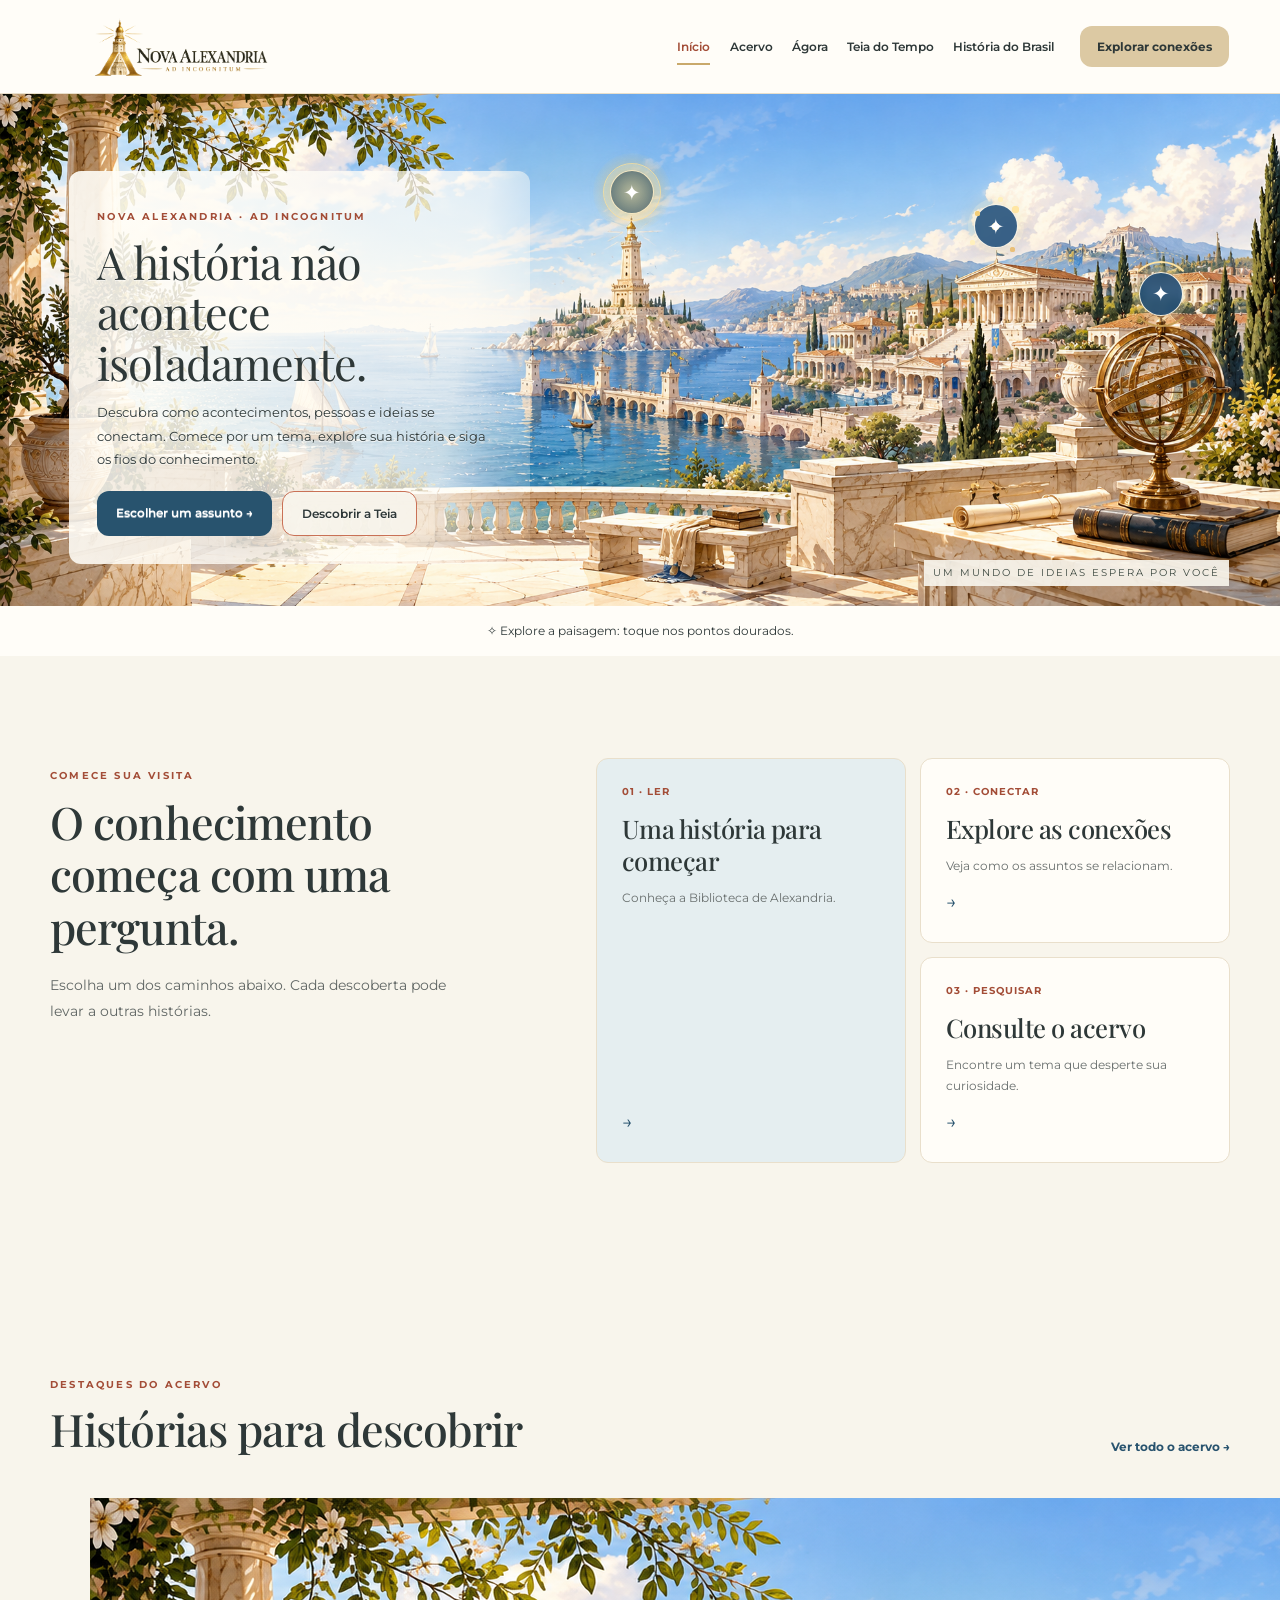
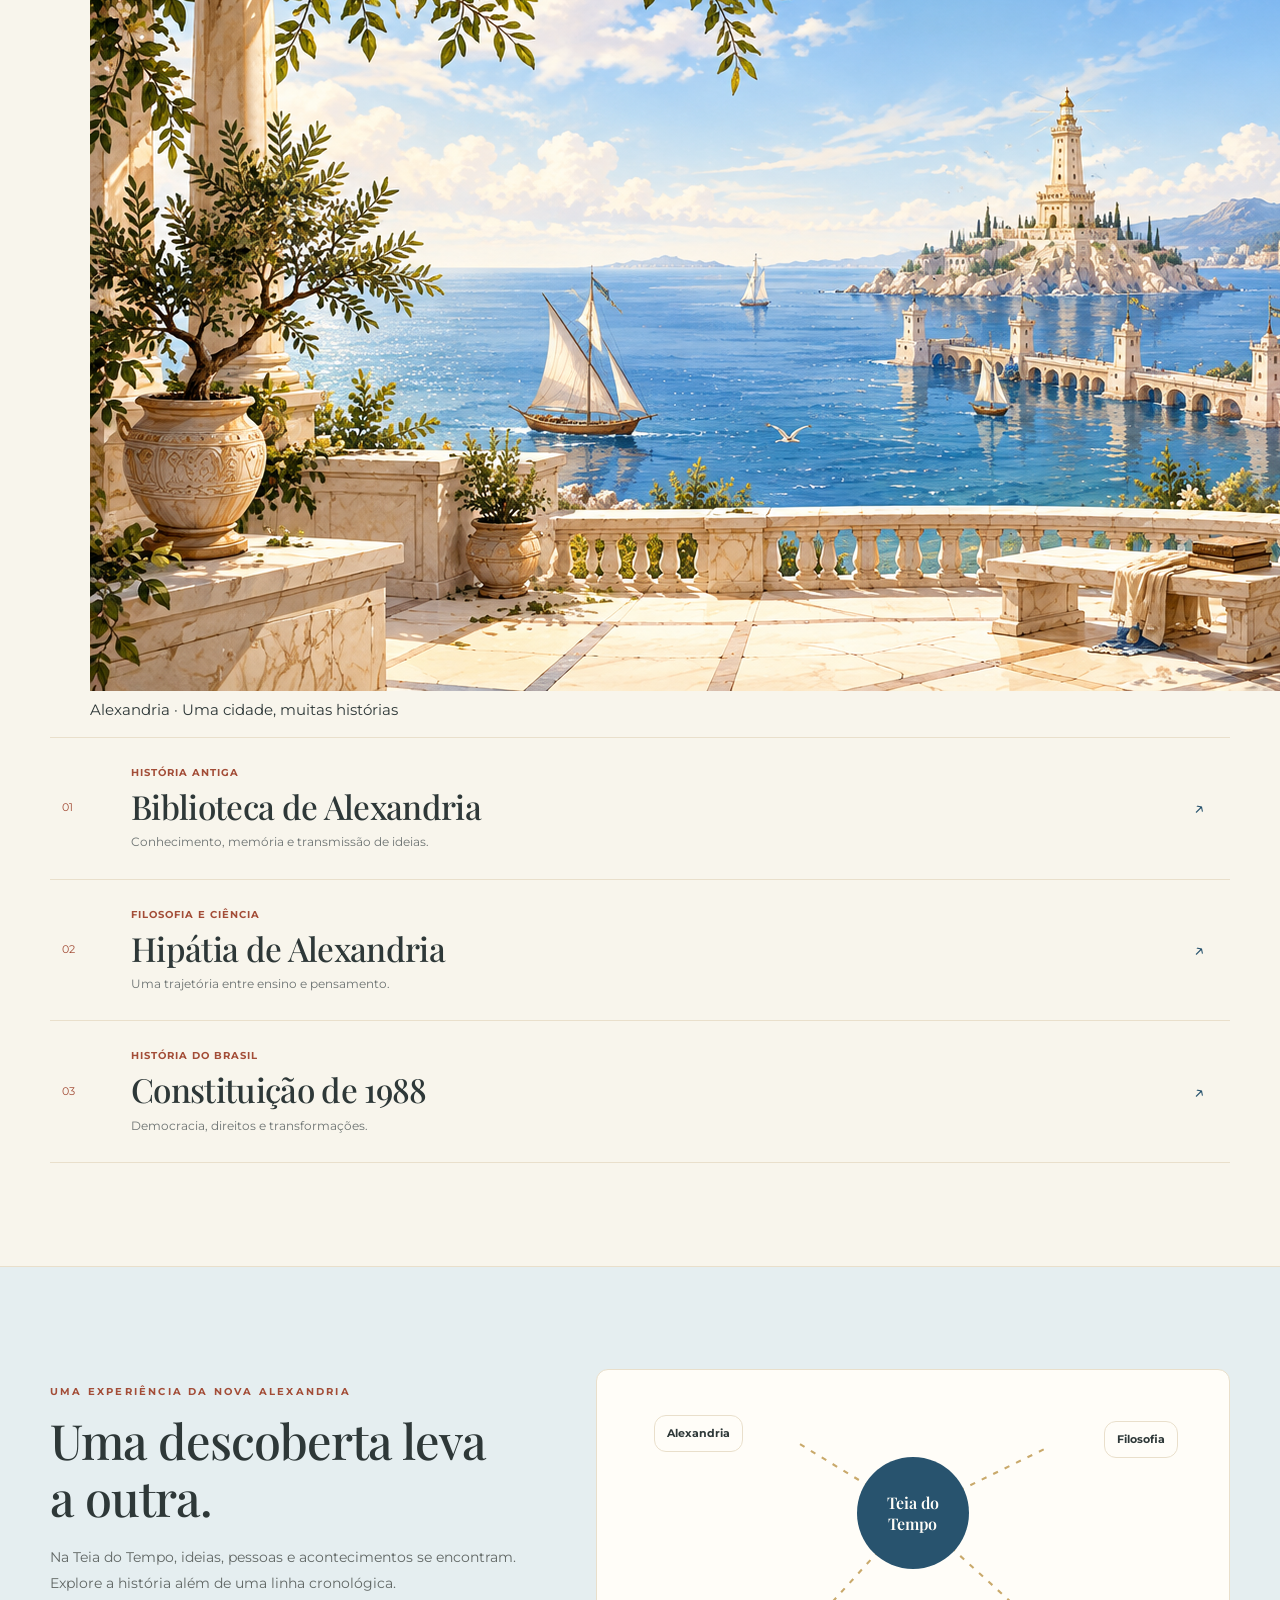
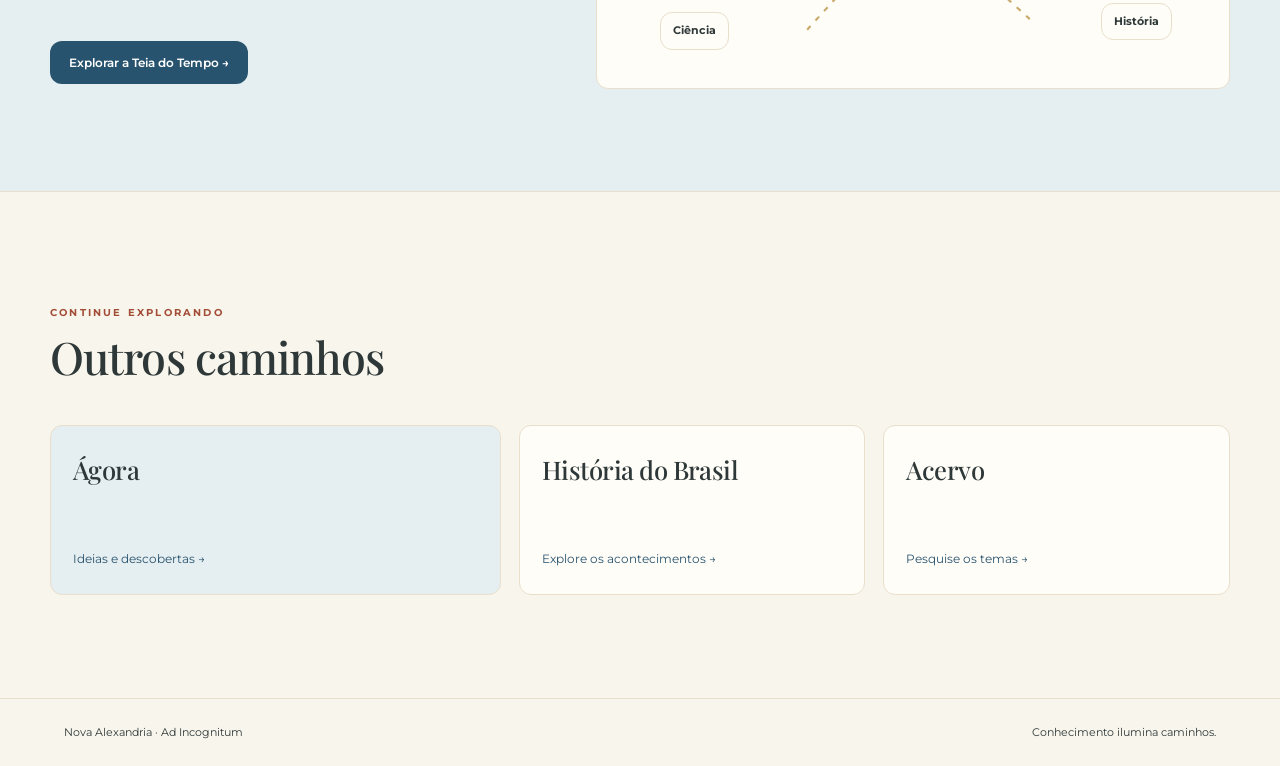
==== commit 3725f285: "feat(ux): simplificar apresentação e integrar elementos visuais em index.html" ====
--- a/index.html
+++ b/index.html
@@ -92,12 +92,12 @@
       </section>
       <section class="na-collection" id="explorar" aria-labelledby="na-collection-title">
         <div class="na-section-heading"><div><p class="eyebrow">DESTAQUES DO ACERVO</p><h2 id="na-collection-title">Histórias para descobrir</h2></div><a href="acervo.html">Ver todo o acervo <span aria-hidden="true">→</span></a></div>
-        <div class="na-collection-list">
+        <div class="na-collection-layout"><figure class="na-collection-image"><img src="assets/alexandria-panorama.png" alt="Panorama ilustrado da cidade de Alexandria" loading="lazy"><figcaption>Alexandria · Uma cidade, muitas histórias</figcaption></figure><div class="na-collection-list">
           <a href="conteudo.html?id=biblioteca-alexandria"><span class="na-collection-num">01</span><span class="na-collection-text"><small>HISTÓRIA ANTIGA</small><strong>Biblioteca de Alexandria</strong><span>Conhecimento, memória e transmissão de ideias.</span></span><span class="na-collection-arrow" aria-hidden="true">↗</span></a>
           <a href="conteudo.html?id=hipatia"><span class="na-collection-num">02</span><span class="na-collection-text"><small>FILOSOFIA E CIÊNCIA</small><strong>Hipátia de Alexandria</strong><span>Uma trajetória entre ensino e pensamento.</span></span><span class="na-collection-arrow" aria-hidden="true">↗</span></a>
           <a href="conteudo.html?id=constituicao-1988"><span class="na-collection-num">03</span><span class="na-collection-text"><small>HISTÓRIA DO BRASIL</small><strong>Constituição de 1988</strong><span>Democracia, direitos e transformações.</span></span><span class="na-collection-arrow" aria-hidden="true">↗</span></a>
         </div>
-      </section>
+      </div></section>
       <section class="home-feature" aria-labelledby="home-feature-title">
         <div class="home-feature-inner"><div class="home-feature-copy"><p class="eyebrow">UMA EXPERIÊNCIA DA NOVA ALEXANDRIA</p><h2 id="home-feature-title">Uma descoberta leva a outra.</h2><p>Na Teia do Tempo, ideias, pessoas e acontecimentos se encontram. Explore a história além de uma linha cronológica.</p><a class="primary" href="teias.html">Explorar a Teia do Tempo →</a></div><div class="home-feature-visual" aria-label="Representação das conexões entre assuntos"><span class="feature-node feature-node-a">Alexandria</span><span class="feature-node feature-node-b">Filosofia</span><span class="feature-node feature-node-c">Ciência</span><span class="feature-node feature-node-d">História</span><svg viewBox="0 0 400 300" aria-hidden="true"><path d="M200 135 L90 68 M200 135 L325 74 M200 135 L100 245 M200 135 L310 235"/></svg><span class="feature-center">Teia do<br>Tempo</span></div></div>
       </section>
--- a/styles.css
+++ b/styles.css
@@ -915,25 +915,78 @@
 @media(max-width:650px){.home-start{padding:52px 18px 12px}.home-start-options{grid-template-columns:1fr}.home-start-options a{min-height:145px;padding:22px}.home-start h2{font-size:32px}}
 @media(prefers-reduced-motion:reduce){.home-start-options a{transition:none}}
 
-/* Home: componentes próprios, alinhados à identidade original. */
-.na-collection,.na-pathways{max-width:1180px;margin:0 auto;padding:76px 28px 90px}
-.na-section-heading{display:flex;align-items:end;justify-content:space-between;gap:24px;margin-bottom:30px}
-.na-section-heading h2{font:clamp(30px,3.5vw,46px)/1.2 "Playfair Display",Georgia,serif;margin:8px 0 0;color:var(--ink)}
-.na-section-heading>a{font-size:13px;text-decoration:none;font-weight:700;color:var(--blue)}
-.na-section-heading>a:hover{text-decoration:underline}
+
+/* Home 2.0 — Design System derivado exclusivamente das variáveis originais.
+   Tipografia: Playfair Display + Montserrat. Sem novos tokens de cor. */
+:root{--na-space:clamp(80px,8vw,120px);--na-content:1180px;--na-radius:12px}
+body{background:var(--ivory);color:var(--ink)}
+.nav{height:auto;min-height:94px;padding:12px clamp(20px,4vw,60px);gap:clamp(12px,2vw,28px);background:var(--surface);border-bottom:1px solid var(--sand-light);box-shadow:none}
+.brand-logo{width:clamp(185px,20vw,255px);height:66px}
+.desktop-nav{gap:clamp(12px,1.5vw,24px)}
+.desktop-nav a,.login{font-size:12px}
+.desktop-nav a{font-weight:600;transition:color 200ms ease}
+.desktop-nav a[aria-current=page]{color:var(--terracotta-deep)}
+.login{padding:11px 17px;border-radius:var(--na-radius);background:var(--sand);font-weight:700;transition:background 200ms ease,color 200ms ease}
+.hero-copy{border-radius:var(--na-radius);box-shadow:none;backdrop-filter:none}
+.hero-copy h1{letter-spacing:-.02em}
+.hero-copy>p:not(.eyebrow){line-height:1.8;max-width:47ch}
+.primary,.secondary{border-radius:var(--na-radius);padding:12px 19px;transition:background 200ms ease,color 200ms ease,border-color 200ms ease}
+.hotspot{transition:transform 200ms ease,background 200ms ease}
+.hotspot.farol::before,.hotspot.farol::after{animation:none}
+.hotspot .hint{box-shadow:none;transition:opacity 200ms ease,transform 200ms ease,visibility 200ms ease}
+.scene-instruction{margin-bottom:0}
+.home-start,.na-collection,.home-feature,.na-pathways{padding-block:var(--na-space)}
+.home-start{background:var(--ivory)}
+.home-start-inner,.home-feature-inner{max-width:var(--na-content);margin:auto;display:grid;grid-template-columns:minmax(0,.85fr) minmax(0,1.15fr);gap:clamp(35px,6vw,90px);align-items:start}
+.home-start h2,.na-section-heading h2,.home-feature-copy h2{font-family:"Playfair Display",Georgia,serif;letter-spacing:-.02em;line-height:1.17;font-weight:500}
+.home-start h2{font-size:clamp(32px,3.5vw,48px);margin:12px 0 20px}
+.home-start p:not(.eyebrow),.home-feature-copy p:not(.eyebrow){font-size:14px;line-height:1.85;color:color-mix(in srgb,var(--ink) 75%,var(--ivory))}
+.home-start-options{display:grid;grid-template-columns:repeat(2,minmax(0,1fr));gap:14px}
+.home-start-options a{min-height:182px;padding:25px;background:var(--surface);border:1px solid var(--sand-light);border-radius:var(--na-radius);display:flex;flex-direction:column;gap:12px;text-decoration:none;box-shadow:none;transition:background 200ms ease,border-color 200ms ease}
+.home-start-options a:first-child{grid-row:span 2;min-height:378px;justify-content:center;background:var(--blue-soft)}
+.home-start-options a:hover{transform:none;background:var(--sand-light);border-color:var(--gold);box-shadow:none}
+.home-start-number{font-size:10px;font-weight:700;letter-spacing:.1em;color:var(--terracotta-deep)}
+.home-start-options strong{font:500 clamp(20px,2vw,27px)/1.25 "Playfair Display",Georgia,serif;color:var(--ink);letter-spacing:-.02em}
+.home-start-options small{font:12px/1.7 Montserrat,Arial,sans-serif;color:color-mix(in srgb,var(--ink) 72%,var(--surface))}
+.home-start-arrow{font-size:18px;color:var(--blue);margin-top:auto}
+.na-collection,.na-pathways{max-width:calc(var(--na-content) + 56px);margin:auto;padding-inline:28px}
+.na-section-heading{display:flex;align-items:end;justify-content:space-between;gap:25px;margin-bottom:42px}
+.na-section-heading h2{font-size:clamp(34px,3.5vw,48px);margin:10px 0 0}
+.na-section-heading>a{color:var(--blue);text-decoration:none;font-size:12px;font-weight:700;transition:color 200ms ease}
+.na-section-heading>a:hover{color:var(--terracotta-deep)}
 .na-collection-list{border-top:1px solid var(--sand-light)}
-.na-collection-list>a{display:grid;grid-template-columns:50px minmax(0,1fr) 25px;align-items:center;gap:20px;padding:22px 8px;border-bottom:1px solid var(--sand-light);text-decoration:none;transition:background .2s}
-.na-collection-list>a:hover{background:#eee8da}
-.na-collection-num{font-size:12px;color:var(--terracotta-deep)}
-.na-collection-text{display:flex;flex-direction:column;gap:4px}
-.na-collection-text small{font-size:10px;letter-spacing:.12em;color:var(--terracotta-deep);font-weight:700}
-.na-collection-text strong{font:clamp(22px,2.5vw,31px)/1.3 "Playfair Display",Georgia,serif;font-weight:500}
-.na-collection-text>span{font-size:13px;color:#656963}
-.na-collection-arrow{font-size:23px;color:var(--blue)}
-.na-pathways{padding-top:55px}
-.na-pathway-links{display:grid;grid-template-columns:repeat(3,minmax(0,1fr));gap:18px}
-.na-pathway-links a{padding:22px 18px;border-top:2px solid var(--sand);display:flex;flex-direction:column;gap:8px;text-decoration:none}
-.na-pathway-links a:hover{background:#eee8da}
-.na-pathway-links strong{font:24px "Playfair Display",Georgia,serif}
+.na-collection-list>a{display:grid;grid-template-columns:45px minmax(0,1fr) 25px;gap:24px;align-items:center;padding:27px 12px;text-decoration:none;border-bottom:1px solid var(--sand-light);transition:background 200ms ease}
+.na-collection-list>a:hover{background:var(--surface)}
+.na-collection-num{font-size:11px;color:var(--terracotta-deep)}
+.na-collection-text{display:flex;flex-direction:column;gap:5px}
+.na-collection-text small{font-size:10px;font-weight:700;letter-spacing:.1em;color:var(--terracotta-deep)}
+.na-collection-text strong{font:500 clamp(23px,2.6vw,34px)/1.25 "Playfair Display",Georgia,serif;letter-spacing:-.02em}
+.na-collection-text>span{font-size:12px;color:color-mix(in srgb,var(--ink) 70%,var(--surface))}
+.na-collection-arrow{font-size:20px;color:var(--blue)}
+.home-feature{background:var(--blue-soft);border-block:1px solid var(--sand-light);padding-inline:24px}
+.home-feature-inner{align-items:center}
+.home-feature-copy h2{font-size:clamp(34px,3.8vw,50px);margin:12px 0 20px}
+.home-feature-copy .primary{display:inline-block;text-decoration:none;margin-top:14px}
+.home-feature-visual{position:relative;min-height:320px;background:var(--surface);border:1px solid var(--sand-light);border-radius:var(--na-radius);overflow:hidden}
+.home-feature-visual svg{position:absolute;inset:0;width:100%;height:100%}
+.home-feature-visual path{stroke:var(--gold);stroke-width:2;fill:none;stroke-dasharray:5 7}
+.feature-center{position:absolute;left:50%;top:45%;transform:translate(-50%,-50%);width:112px;height:112px;border-radius:50%;display:grid;place-items:center;text-align:center;background:var(--blue);color:var(--surface);font:600 16px "Playfair Display",Georgia,serif;box-shadow:none;z-index:2}
+.feature-node{position:absolute;z-index:2;background:var(--surface);border:1px solid var(--sand-light);border-radius:var(--na-radius);padding:9px 12px;font-size:11px;font-weight:700;box-shadow:none}
+.feature-node-a{top:14%;left:9%}.feature-node-b{top:16%;right:8%}.feature-node-c{bottom:12%;left:10%}.feature-node-d{bottom:15%;right:9%}
+.na-pathway-links{display:grid;grid-template-columns:1.3fr 1fr 1fr;gap:18px}
+.na-pathway-links a{padding:26px 22px;min-height:170px;border:1px solid var(--sand-light);border-radius:var(--na-radius);display:flex;flex-direction:column;justify-content:space-between;gap:12px;text-decoration:none;background:var(--surface);transition:background 200ms ease,border-color 200ms ease}
+.na-pathway-links a:first-child{background:var(--blue-soft)}
+.na-pathway-links a:hover{background:var(--sand-light);border-color:var(--gold)}
+.na-pathway-links strong{font:500 clamp(22px,2vw,28px) "Playfair Display",Georgia,serif;letter-spacing:-.02em}
 .na-pathway-links span{font-size:12px;color:var(--blue)}
-@media(max-width:650px){.na-section-heading{align-items:start;flex-direction:column}.na-pathway-links{grid-template-columns:1fr}.na-collection,.na-pathways{padding-left:20px;padding-right:20px}.na-collection-list>a{grid-template-columns:28px minmax(0,1fr) 20px;gap:10px}}
+.mobile-nav[hidden]{display:none!important}
+.mobile-nav{position:relative;z-index:10;border-bottom:1px solid var(--sand-light)}
+.mobile-nav a{display:block;padding:12px 10px;font-size:13px}
+.menu{min-width:42px;min-height:42px;border-radius:var(--na-radius);color:var(--ink)}
+.menu:hover{background:var(--sand-light)}
+dialog{box-shadow:none;border:1px solid var(--sand-light);border-radius:var(--na-radius)}
+@media(max-width:1050px){.nav{padding-inline:20px;gap:12px}.brand-logo{width:190px}.desktop-nav{gap:10px}.desktop-nav a{font-size:11px}.login{padding:10px 12px}.home-start-inner,.home-feature-inner{gap:35px}}
+@media(max-width:900px){.desktop-nav{display:none}.menu{display:grid;place-items:center;margin-left:0}.login{margin-left:auto}.home-start-inner{grid-template-columns:1fr}.home-start-options a:first-child{min-height:250px}.home-feature-inner{grid-template-columns:1fr}.home-feature-visual{min-height:290px}}
+@media(max-width:760px){.nav{min-height:80px;padding:10px 18px}.brand-logo{width:190px;height:58px}.hero-copy{backdrop-filter:none}.home-start,.na-collection,.home-feature,.na-pathways{padding-block:80px}.na-pathway-links{grid-template-columns:1fr 1fr}.na-pathway-links a:first-child{grid-column:1/-1}}
+@media(max-width:520px){.nav{min-height:74px;gap:8px}.brand-logo{width:165px;height:52px}.login{font-size:10px;padding:8px}.home-start-options{grid-template-columns:1fr}.home-start-options a,.home-start-options a:first-child{min-height:160px;grid-row:auto;justify-content:flex-start}.na-section-heading{align-items:start;flex-direction:column}.na-collection,.na-pathways{padding-inline:20px}.na-collection-list>a{grid-template-columns:25px minmax(0,1fr) 20px;gap:10px}.na-pathway-links{grid-template-columns:1fr}.na-pathway-links a:first-child{grid-column:auto}.home-feature{padding-inline:18px}}
+@media(prefers-reduced-motion:reduce){html{scroll-behavior:auto}.home-start-options a,.na-collection-list>a,.na-pathway-links a,.primary,.secondary,.desktop-nav a{transition:none}}
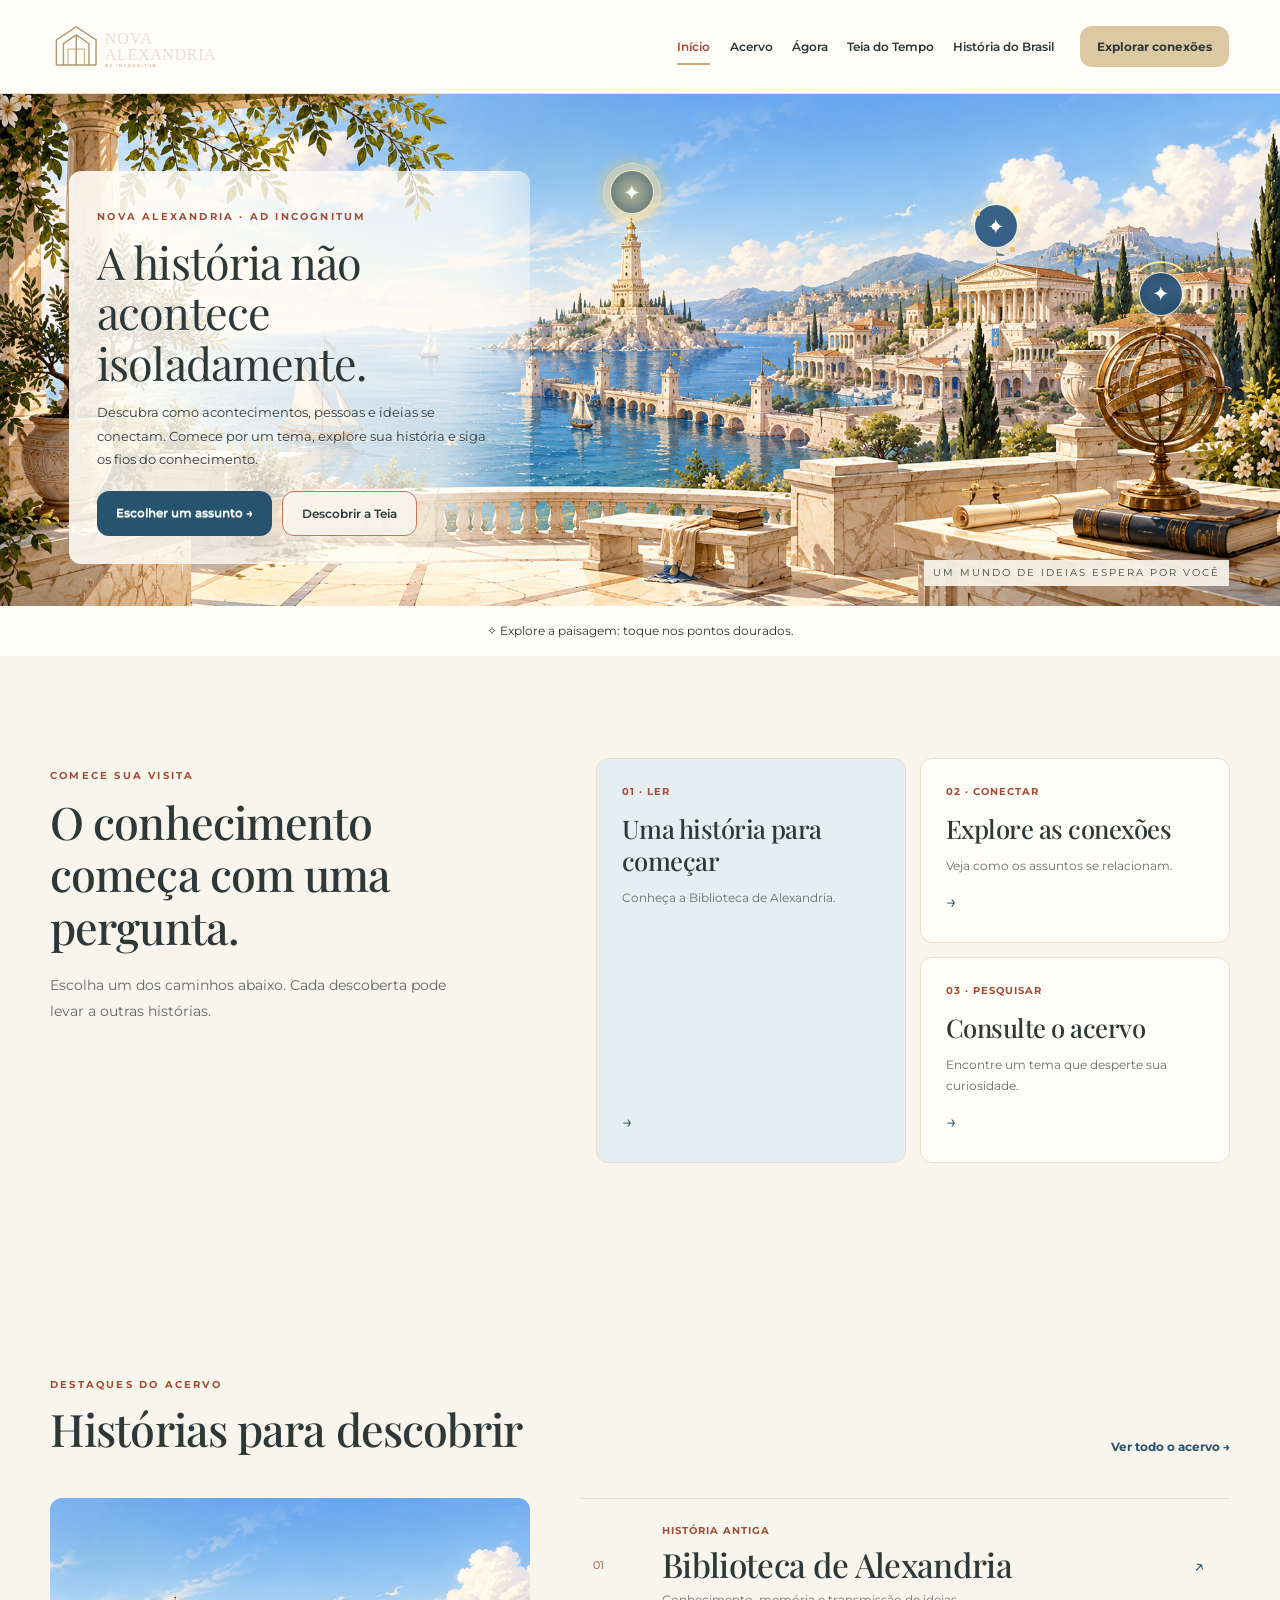
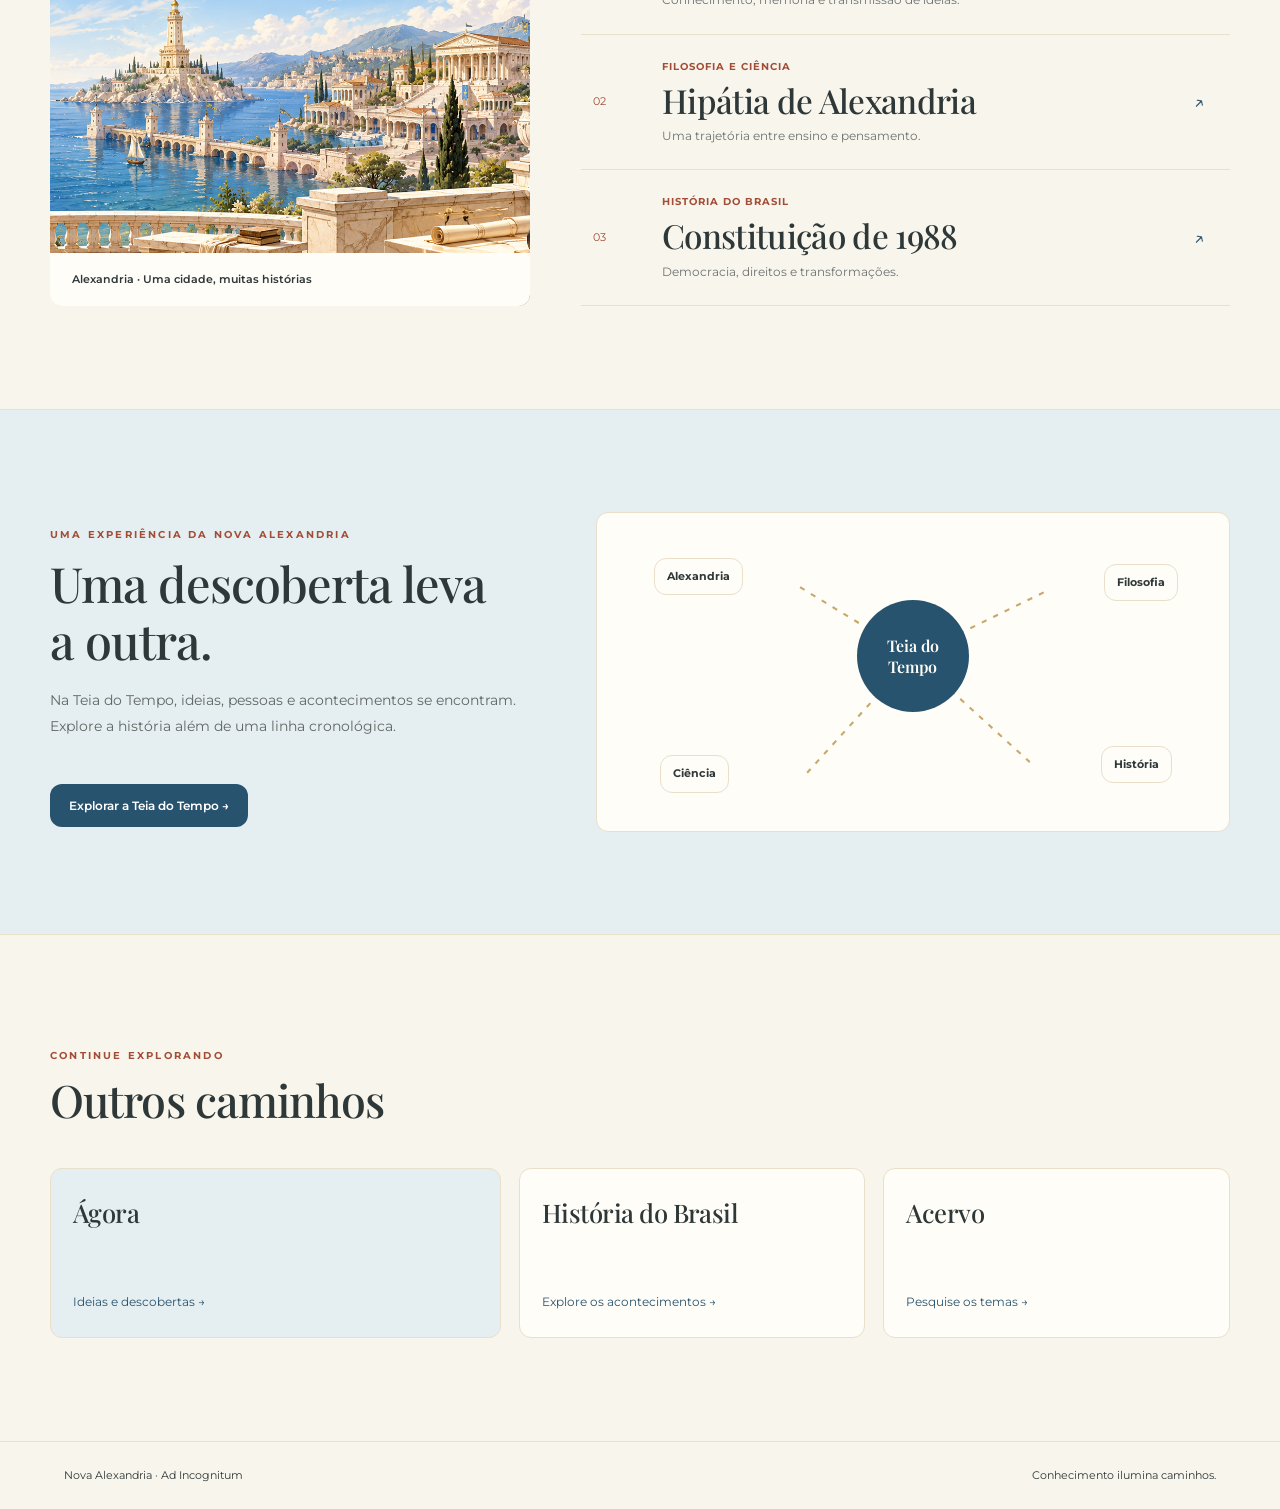
==== commit 24f43c35: "fix(ui): restaurar logo existente e completar layout visual de leitura" ====
--- a/index.html
+++ b/index.html
@@ -21,7 +21,7 @@
   </head>
   <body>
     <a class="skip" href="#conteudo">Ir ao conteúdo</a>
-    <header class="nav"><a href="index.html" class="brand" aria-label="Nova Alexandria — página inicial"><img src="assets/logo-horizontal.png" alt="Nova Alexandria — Ad Incognitum" class="brand-logo"></a><nav class="desktop-nav" aria-label="Navegação principal"><a href="index.html" aria-current="page">Início</a><a href="acervo.html">Acervo</a><a href="agora.html">Ágora</a><a href="teias.html">Teia do Tempo</a><a href="brasil.html">História do Brasil</a></nav><a class="login" href="teias.html">Explorar conexões</a><button class="menu" id="menuBtn" type="button" aria-label="Abrir menu" aria-expanded="false" aria-controls="mobileNav"><span aria-hidden="true">☰</span></button></header><nav class="mobile-nav" id="mobileNav" aria-label="Navegação móvel" hidden><a href="index.html" aria-current="page">Início</a><a href="acervo.html">Acervo</a><a href="agora.html">Ágora</a><a href="teias.html">Teia do Tempo</a><a href="brasil.html">História do Brasil</a></nav>
+    <header class="nav"><a href="index.html" class="brand" aria-label="Nova Alexandria — página inicial"><img src="assets/logo-museu.svg" alt="Nova Alexandria — Ad Incognitum" class="brand-logo"></a><nav class="desktop-nav" aria-label="Navegação principal"><a href="index.html" aria-current="page">Início</a><a href="acervo.html">Acervo</a><a href="agora.html">Ágora</a><a href="teias.html">Teia do Tempo</a><a href="brasil.html">História do Brasil</a></nav><a class="login" href="teias.html">Explorar conexões</a><button class="menu" id="menuBtn" type="button" aria-label="Abrir menu" aria-expanded="false" aria-controls="mobileNav"><span aria-hidden="true">☰</span></button></header><nav class="mobile-nav" id="mobileNav" aria-label="Navegação móvel" hidden><a href="index.html" aria-current="page">Início</a><a href="acervo.html">Acervo</a><a href="agora.html">Ágora</a><a href="teias.html">Teia do Tempo</a><a href="brasil.html">História do Brasil</a></nav>
     
     <main id="conteudo">
       <section id="inicio" class="hero" aria-labelledby="heroTitle">
--- a/styles.css
+++ b/styles.css
@@ -990,3 +990,15 @@
 @media(max-width:760px){.nav{min-height:80px;padding:10px 18px}.brand-logo{width:190px;height:58px}.hero-copy{backdrop-filter:none}.home-start,.na-collection,.home-feature,.na-pathways{padding-block:80px}.na-pathway-links{grid-template-columns:1fr 1fr}.na-pathway-links a:first-child{grid-column:1/-1}}
 @media(max-width:520px){.nav{min-height:74px;gap:8px}.brand-logo{width:165px;height:52px}.login{font-size:10px;padding:8px}.home-start-options{grid-template-columns:1fr}.home-start-options a,.home-start-options a:first-child{min-height:160px;grid-row:auto;justify-content:flex-start}.na-section-heading{align-items:start;flex-direction:column}.na-collection,.na-pathways{padding-inline:20px}.na-collection-list>a{grid-template-columns:25px minmax(0,1fr) 20px;gap:10px}.na-pathway-links{grid-template-columns:1fr}.na-pathway-links a:first-child{grid-column:auto}.home-feature{padding-inline:18px}}
 @media(prefers-reduced-motion:reduce){html{scroll-behavior:auto}.home-start-options a,.na-collection-list>a,.na-pathway-links a,.primary,.secondary,.desktop-nav a{transition:none}}
+
+
+/* Navegação visual compacta do acervo na home */
+.na-collection-layout{display:grid;grid-template-columns:minmax(0,.85fr) minmax(0,1.15fr);gap:clamp(24px,4vw,60px);align-items:stretch}
+.na-collection-image{margin:0;position:relative;overflow:hidden;border-radius:var(--na-radius);background:var(--blue-soft);min-height:360px}
+.na-collection-image img{width:100%;height:100%;position:absolute;inset:0;object-fit:cover;object-position:70% center}
+.na-collection-image figcaption{position:absolute;bottom:0;left:0;right:0;padding:18px 22px;background:var(--surface);font-size:11px;color:var(--ink);font-weight:600}
+.na-collection-list{border-top:1px solid var(--sand-light)}
+.na-collection-list>a{padding-block:24px}
+.na-collection-text>span{display:-webkit-box;-webkit-line-clamp:1;-webkit-box-orient:vertical;overflow:hidden}
+.home-start-options small{display:-webkit-box;-webkit-line-clamp:2;-webkit-box-orient:vertical;overflow:hidden}
+@media(max-width:800px){.na-collection-layout{grid-template-columns:1fr}.na-collection-image{min-height:240px}.na-collection-image img{object-position:center 45%}}
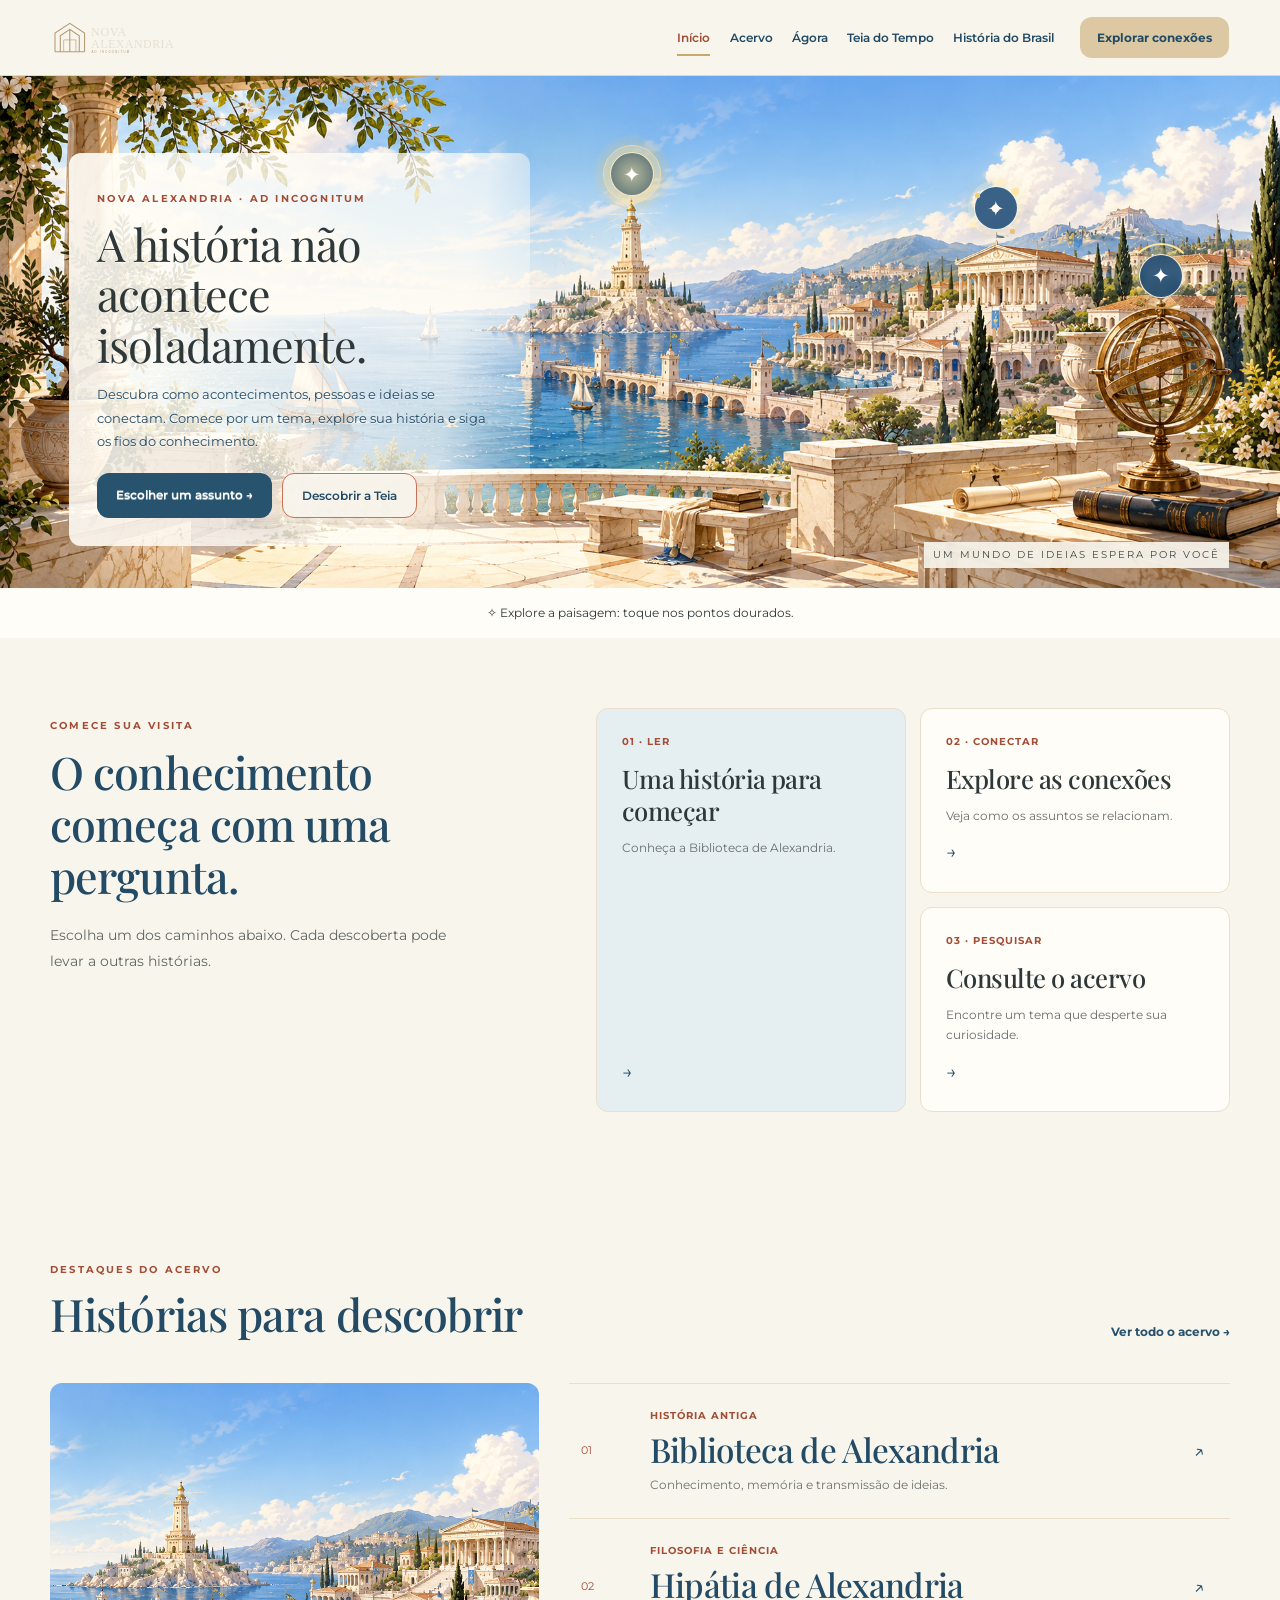
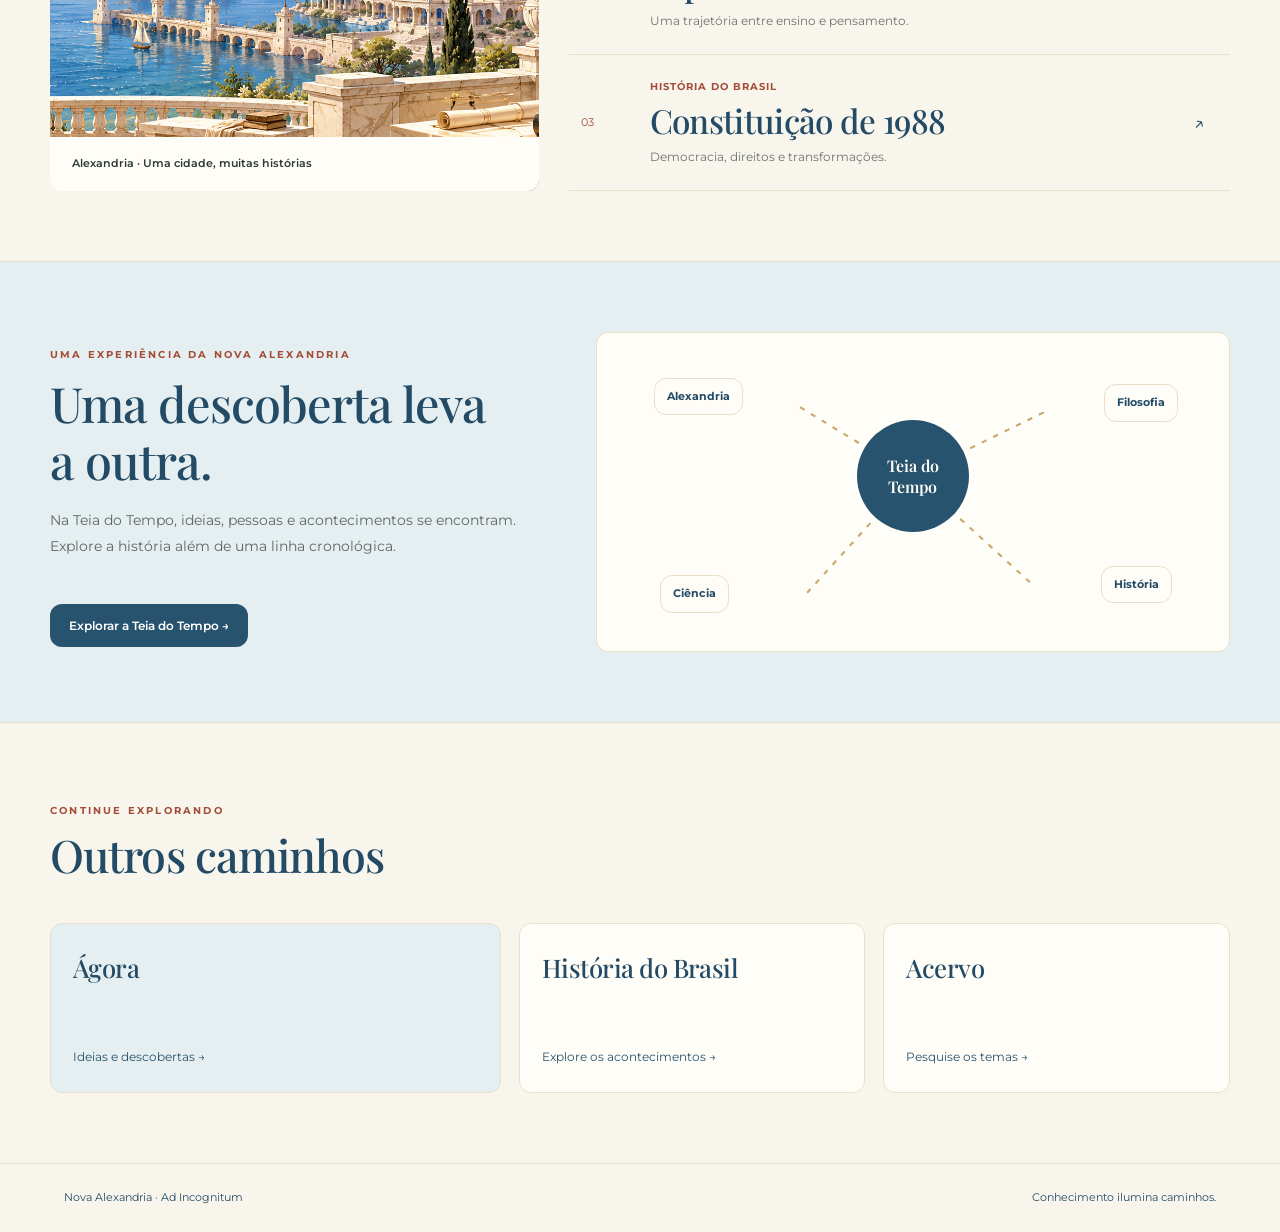
==== commit cda1aa1d: "style: ativar refinamento V3 em index.html" ====
--- a/index.html
+++ b/index.html
@@ -18,7 +18,7 @@
     <link rel="icon" type="image/png" href="assets/Icon.png" />
 
     <link rel="stylesheet" href="styles.css" />
-  </head>
+  <link rel="stylesheet" href="css/visual-refinement.css"></head>
   <body>
     <a class="skip" href="#conteudo">Ir ao conteúdo</a>
     <header class="nav"><a href="index.html" class="brand" aria-label="Nova Alexandria — página inicial"><img src="assets/logo-museu.svg" alt="Nova Alexandria — Ad Incognitum" class="brand-logo"></a><nav class="desktop-nav" aria-label="Navegação principal"><a href="index.html" aria-current="page">Início</a><a href="acervo.html">Acervo</a><a href="agora.html">Ágora</a><a href="teias.html">Teia do Tempo</a><a href="brasil.html">História do Brasil</a></nav><a class="login" href="teias.html">Explorar conexões</a><button class="menu" id="menuBtn" type="button" aria-label="Abrir menu" aria-expanded="false" aria-controls="mobileNav"><span aria-hidden="true">☰</span></button></header><nav class="mobile-nav" id="mobileNav" aria-label="Navegação móvel" hidden><a href="index.html" aria-current="page">Início</a><a href="acervo.html">Acervo</a><a href="agora.html">Ágora</a><a href="teias.html">Teia do Tempo</a><a href="brasil.html">História do Brasil</a></nav>
--- a/css/visual-refinement.css
+++ b/css/visual-refinement.css
@@ -0,0 +1,42 @@
+/* Nova Alexandria — Refinamento editorial V3. Paleta e fontes originais. */
+:root{--v3-cream:#f8f5ec;--v3-blue:#234b66;--v3-gold:#c9a96b;--v3-clay:#a56b4c;--v3-line:rgba(35,75,102,.16)}
+body{background:var(--v3-cream);color:var(--v3-blue)}
+.nav{min-height:76px!important;padding:10px clamp(18px,4vw,65px)!important;box-shadow:none!important;border-bottom:1px solid var(--v3-line);background:var(--v3-cream)!important}
+.nav .brand-logo{width:190px!important;height:auto!important;max-height:56px}
+.acervo-hero,.agora-hero,.brasil-hero,.leitura-hero,.teia-intro{padding-block:55px!important;background:linear-gradient(135deg,#f8f5ec,#f2ecdf)!important;border-bottom:1px solid var(--v3-line)}
+.na-hero-layout{grid-template-columns:minmax(0,1fr) 230px!important;gap:38px!important;align-items:center}
+.na-hero-copy h1{font-size:clamp(32px,3.5vw,49px)!important;line-height:1.14!important}
+.na-hero-copy p:not(.eyebrow){font-size:14px!important;line-height:1.75!important}
+.na-hero-art{min-height:180px!important;max-height:210px!important;aspect-ratio:1.2!important;border-radius:12px!important}
+.acervo-main,.agora-content,.brasil-conteudo,.explorador{padding-block:54px 85px!important}
+.acervo-heading,.agora-heading,.brasil-cabecalho,.explorador-topo{margin-bottom:20px!important}
+.acervo-heading h2,.agora-heading h2,.brasil-cabecalho h2,.explorador-topo h2{font-size:clamp(27px,3vw,36px)!important}
+.acervo-filtros,.agora-filtros,.brasil-filtros{gap:8px!important;margin-block:16px 24px!important}
+.acervo-filtros button,.agora-filtros button,.brasil-filtros button{font-size:11px!important;min-height:34px!important;padding:7px 12px!important;border-radius:20px!important}
+.acervo-grid,.agora-grid,.brasil-cards{display:grid!important;grid-template-columns:repeat(4,minmax(0,1fr))!important;gap:16px!important;align-items:stretch}
+.acervo-card,.assunto-card,.brasil-card{box-sizing:border-box!important;position:relative!important;display:flex!important;flex-direction:column!important;gap:9px!important;min-width:0!important;min-height:0!important;height:auto!important;padding:12px!important;overflow:hidden!important;background:#fffdf8!important;border:1px solid var(--v3-line)!important;border-radius:12px!important;box-shadow:none!important;transform:none!important;transition:border-color .2s ease!important}
+.acervo-card:hover,.assunto-card:hover,.brasil-card:hover{border-color:var(--v3-gold)!important;box-shadow:none!important;transform:none!important}
+.acervo-card>.na-topic-image,.brasil-card>.na-topic-image,.assunto-card>.assunto-imagem{position:relative!important;inset:auto!important;display:block!important;flex:none!important;width:100%!important;height:128px!important;max-height:128px!important;min-height:128px!important;margin:0!important;padding:0!important;border:0!important;border-radius:8px!important;overflow:hidden!important;background:#e9ddc7!important}
+.assunto-card>.assunto-imagem img{position:static!important;display:block!important;width:100%!important;height:100%!important;object-fit:cover!important;transform:none!important}
+.acervo-card>.na-topic-image,.brasil-card>.na-topic-image{object-fit:cover!important}
+.assunto-card>.assunto-corpo{position:static!important;inset:auto!important;display:flex!important;flex:1!important;flex-direction:column!important;gap:8px!important;padding:0!important;margin:0!important;background:transparent!important;transform:none!important}
+.acervo-card h3,.assunto-card h3,.brasil-card h4{font-family:"Playfair Display",Georgia,serif!important;font-size:19px!important;line-height:1.27!important;margin:0!important;color:var(--v3-blue)!important;overflow-wrap:anywhere}
+.acervo-card p,.assunto-card p,.brasil-card p{display:-webkit-box!important;-webkit-line-clamp:2!important;-webkit-box-orient:vertical!important;overflow:hidden!important;font-size:11px!important;line-height:1.65!important;max-height:3.3em!important;margin:0!important}
+.acervo-card .links,.assunto-acoes,.brasil-links{display:flex!important;align-items:center!important;flex-wrap:wrap!important;gap:7px!important;margin-top:auto!important;padding-top:10px!important}
+.acervo-card .links a,.assunto-acoes a,.brasil-links a{font:700 10px/1.3 Montserrat,sans-serif!important;padding:8px 10px!important;border-radius:7px!important;text-decoration:none!important}
+.acervo-card .links a:first-child,.assunto-acoes .ler,.brasil-links a:first-child{background:var(--v3-blue)!important;color:white!important;border:1px solid var(--v3-blue)!important}
+.acervo-card .links a:last-child,.assunto-acoes .teias,.brasil-links a:last-child{background:transparent!important;color:var(--v3-blue)!important;border:1px solid var(--v3-line)!important}
+.brasil-periodo{padding:22px!important;border:1px solid var(--v3-line)!important;box-shadow:none!important}
+.ficha-grid{grid-template-columns:minmax(0,1fr) 250px!important;gap:34px!important;padding-block:42px 90px!important}
+.ficha-lateral{padding:22px!important;border:1px solid var(--v3-line)!important;box-shadow:none!important}
+.teia-layout{grid-template-columns:minmax(0,1.45fr) minmax(280px,.8fr)!important;gap:18px!important}
+.teia-visual,.teia-leitura{border:1px solid var(--v3-line)!important;box-shadow:none!important}
+.teia-canvas{min-height:390px!important}
+.na-collection-layout{gap:30px!important}
+.home-start,.na-collection,.home-feature,.na-pathways{padding-block:70px!important}
+:where(a,button,input,select,textarea,[tabindex]):focus-visible{outline:3px solid var(--v3-gold)!important;outline-offset:3px!important}
+@media(max-width:1180px){.acervo-grid,.agora-grid,.brasil-cards{grid-template-columns:repeat(3,minmax(0,1fr))!important}}
+@media(max-width:900px){.acervo-grid,.agora-grid,.brasil-cards{grid-template-columns:repeat(2,minmax(0,1fr))!important}.na-hero-layout{grid-template-columns:1fr 170px!important}.teia-layout,.ficha-grid{grid-template-columns:1fr!important}.ficha-lateral{position:static!important}}
+@media(max-width:680px){.na-hero-layout{display:block!important}.na-hero-art{display:none!important}.acervo-main,.agora-content,.brasil-conteudo,.explorador{padding-block:35px 60px!important}.acervo-grid,.agora-grid,.brasil-cards{gap:10px!important}.acervo-card,.assunto-card,.brasil-card{padding:9px!important}.acervo-card>.na-topic-image,.brasil-card>.na-topic-image,.assunto-card>.assunto-imagem{height:105px!important;max-height:105px!important;min-height:105px!important}.acervo-card h3,.assunto-card h3,.brasil-card h4{font-size:17px!important}.home-start,.na-collection,.home-feature,.na-pathways{padding-block:52px!important}}
+@media(max-width:370px){.acervo-grid,.agora-grid,.brasil-cards{grid-template-columns:1fr!important}}
+@media(prefers-reduced-motion:reduce){*,*::before,*::after{transition-duration:.01ms!important;animation-duration:.01ms!important}}
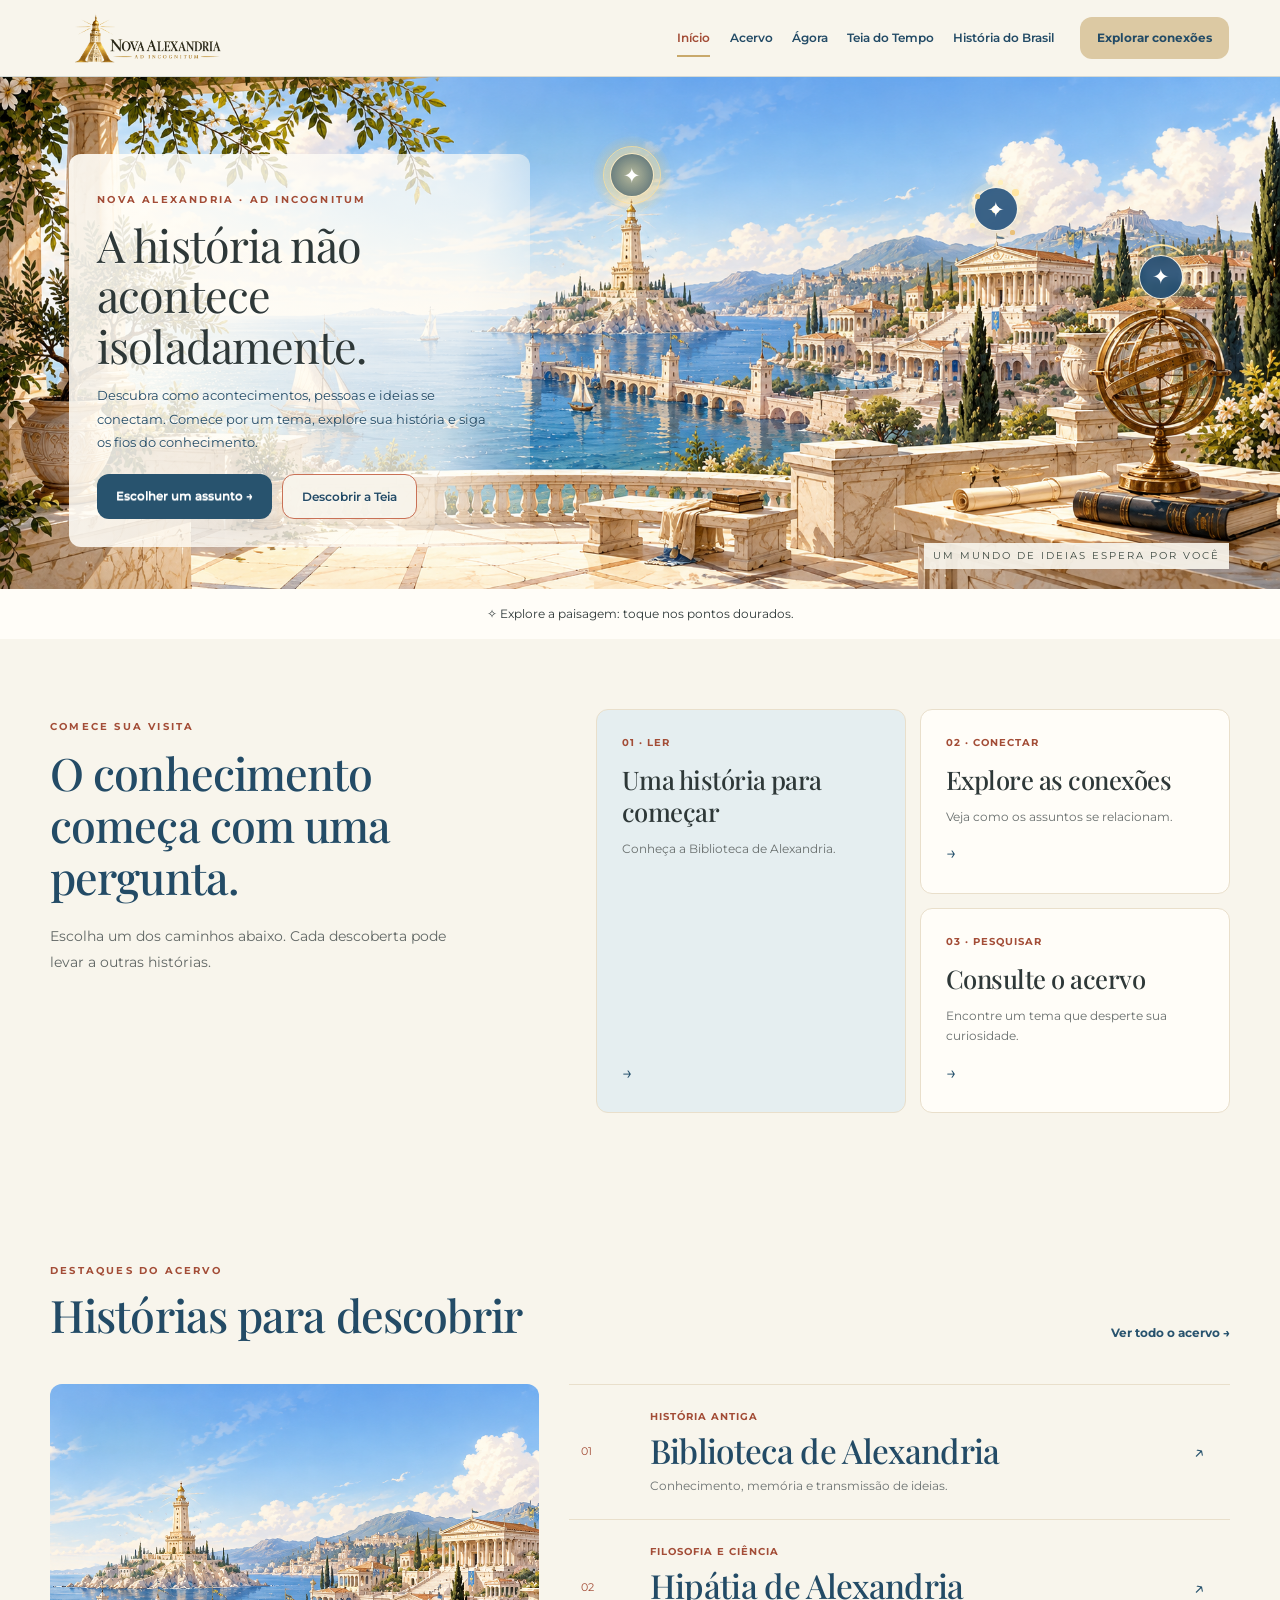
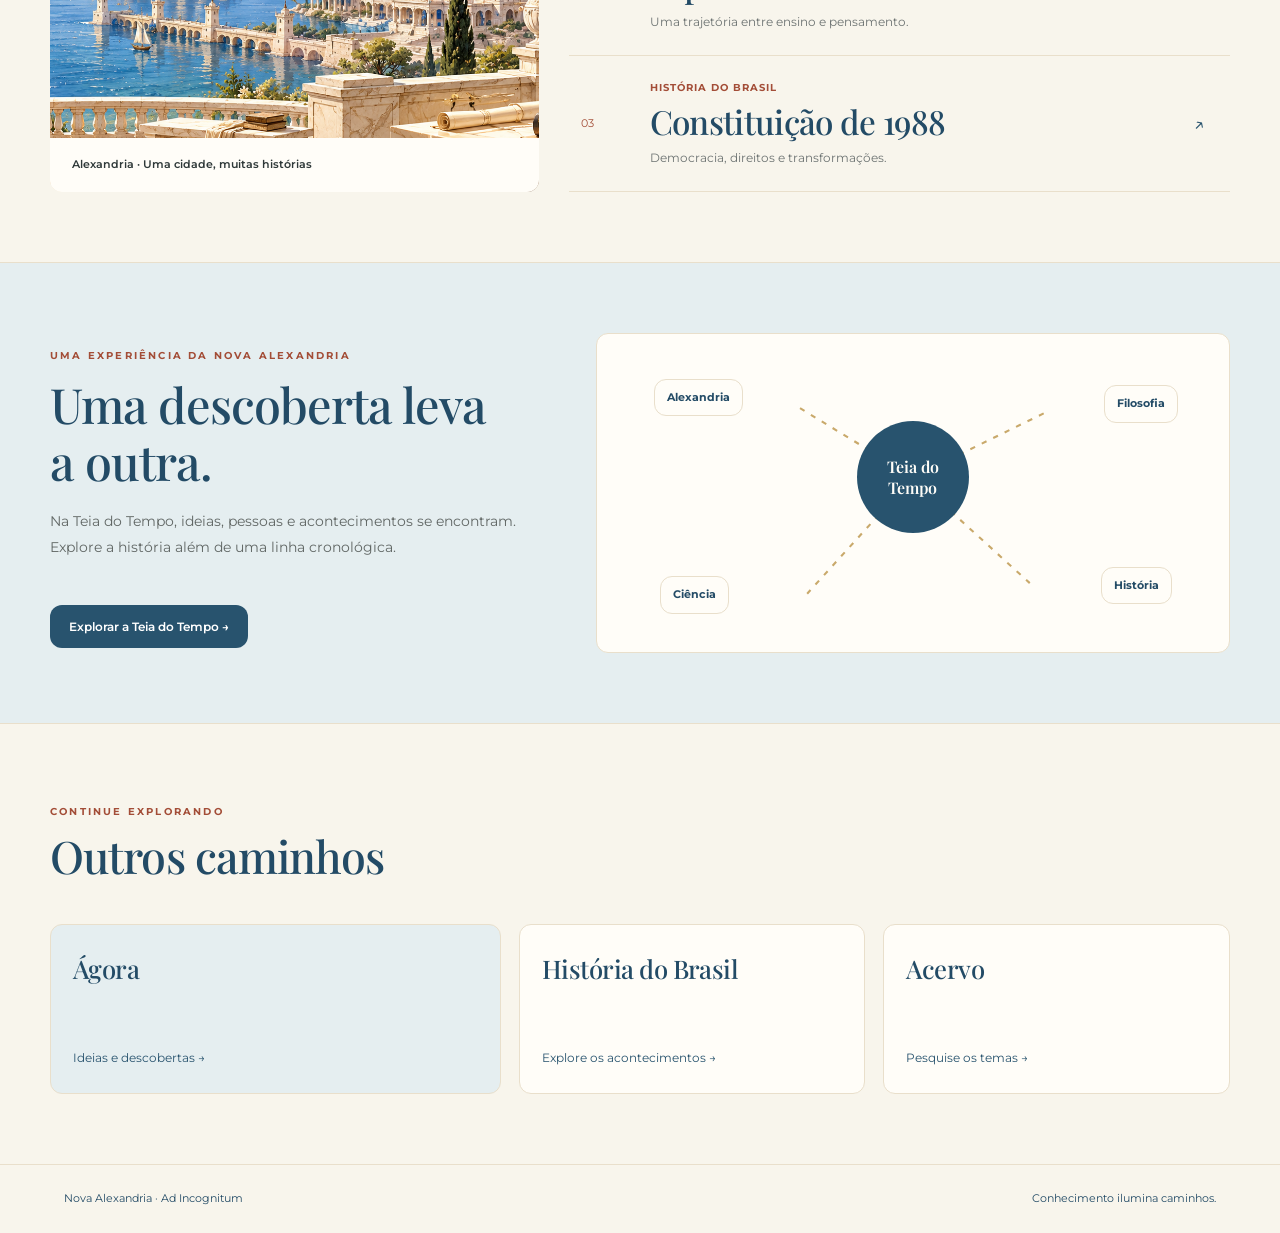
==== commit 0f40dd22: "style(brand): restaurar logo horizontal original em index.html" ====
--- a/index.html
+++ b/index.html
@@ -21,7 +21,7 @@
   <link rel="stylesheet" href="css/visual-refinement.css"></head>
   <body>
     <a class="skip" href="#conteudo">Ir ao conteúdo</a>
-    <header class="nav"><a href="index.html" class="brand" aria-label="Nova Alexandria — página inicial"><img src="assets/logo-museu.svg" alt="Nova Alexandria — Ad Incognitum" class="brand-logo"></a><nav class="desktop-nav" aria-label="Navegação principal"><a href="index.html" aria-current="page">Início</a><a href="acervo.html">Acervo</a><a href="agora.html">Ágora</a><a href="teias.html">Teia do Tempo</a><a href="brasil.html">História do Brasil</a></nav><a class="login" href="teias.html">Explorar conexões</a><button class="menu" id="menuBtn" type="button" aria-label="Abrir menu" aria-expanded="false" aria-controls="mobileNav"><span aria-hidden="true">☰</span></button></header><nav class="mobile-nav" id="mobileNav" aria-label="Navegação móvel" hidden><a href="index.html" aria-current="page">Início</a><a href="acervo.html">Acervo</a><a href="agora.html">Ágora</a><a href="teias.html">Teia do Tempo</a><a href="brasil.html">História do Brasil</a></nav>
+    <header class="nav"><a href="index.html" class="brand" aria-label="Nova Alexandria — página inicial"><img src="assets/logo-horizontal.png" alt="Nova Alexandria — Ad Incognitum" class="brand-logo"></a><nav class="desktop-nav" aria-label="Navegação principal"><a href="index.html" aria-current="page">Início</a><a href="acervo.html">Acervo</a><a href="agora.html">Ágora</a><a href="teias.html">Teia do Tempo</a><a href="brasil.html">História do Brasil</a></nav><a class="login" href="teias.html">Explorar conexões</a><button class="menu" id="menuBtn" type="button" aria-label="Abrir menu" aria-expanded="false" aria-controls="mobileNav"><span aria-hidden="true">☰</span></button></header><nav class="mobile-nav" id="mobileNav" aria-label="Navegação móvel" hidden><a href="index.html" aria-current="page">Início</a><a href="acervo.html">Acervo</a><a href="agora.html">Ágora</a><a href="teias.html">Teia do Tempo</a><a href="brasil.html">História do Brasil</a></nav>
     
     <main id="conteudo">
       <section id="inicio" class="hero" aria-labelledby="heroTitle">
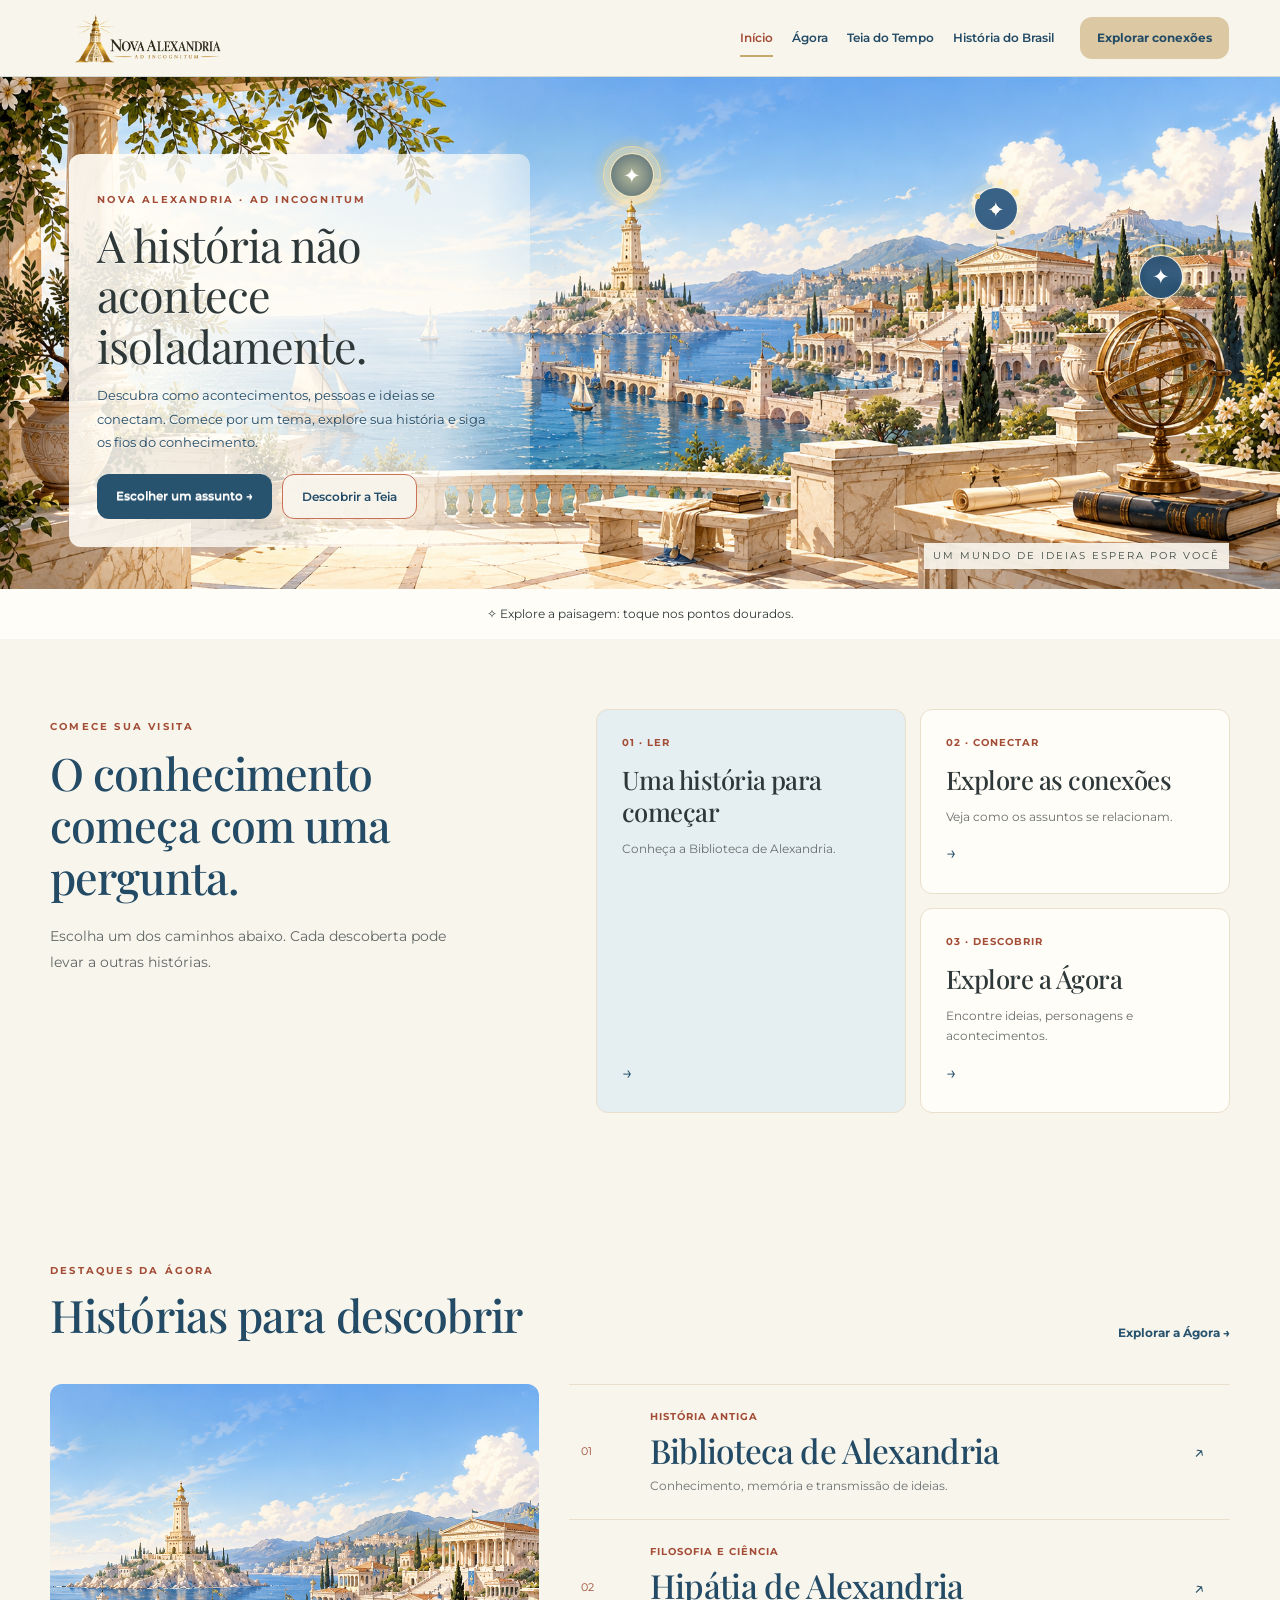
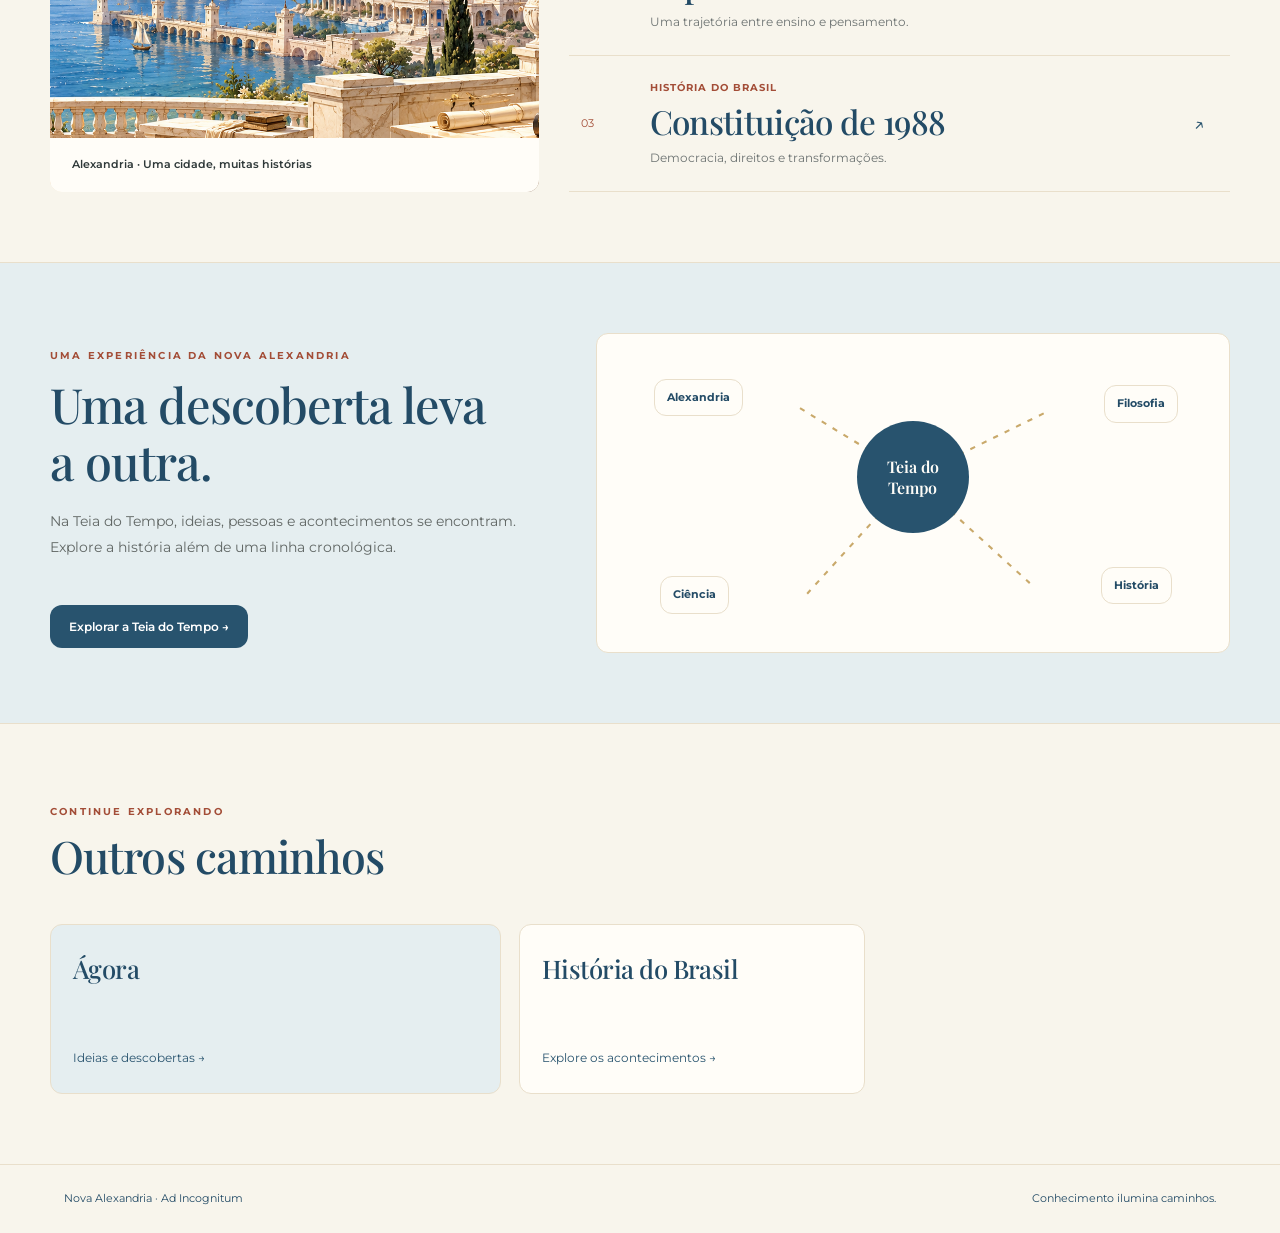
==== commit 4597e880: "refactor(nav): centralizar descoberta de conteúdos na Ágora" ====
--- a/index.html
+++ b/index.html
@@ -21,7 +21,7 @@
   <link rel="stylesheet" href="css/visual-refinement.css"></head>
   <body>
     <a class="skip" href="#conteudo">Ir ao conteúdo</a>
-    <header class="nav"><a href="index.html" class="brand" aria-label="Nova Alexandria — página inicial"><img src="assets/logo-horizontal.png" alt="Nova Alexandria — Ad Incognitum" class="brand-logo"></a><nav class="desktop-nav" aria-label="Navegação principal"><a href="index.html" aria-current="page">Início</a><a href="acervo.html">Acervo</a><a href="agora.html">Ágora</a><a href="teias.html">Teia do Tempo</a><a href="brasil.html">História do Brasil</a></nav><a class="login" href="teias.html">Explorar conexões</a><button class="menu" id="menuBtn" type="button" aria-label="Abrir menu" aria-expanded="false" aria-controls="mobileNav"><span aria-hidden="true">☰</span></button></header><nav class="mobile-nav" id="mobileNav" aria-label="Navegação móvel" hidden><a href="index.html" aria-current="page">Início</a><a href="acervo.html">Acervo</a><a href="agora.html">Ágora</a><a href="teias.html">Teia do Tempo</a><a href="brasil.html">História do Brasil</a></nav>
+    <header class="nav"><a href="index.html" class="brand" aria-label="Nova Alexandria — página inicial"><img src="assets/logo-horizontal.png" alt="Nova Alexandria — Ad Incognitum" class="brand-logo"></a><nav class="desktop-nav" aria-label="Navegação principal"><a href="index.html" aria-current="page">Início</a><a href="agora.html">Ágora</a><a href="teias.html">Teia do Tempo</a><a href="brasil.html">História do Brasil</a></nav><a class="login" href="teias.html">Explorar conexões</a><button class="menu" id="menuBtn" type="button" aria-label="Abrir menu" aria-expanded="false" aria-controls="mobileNav"><span aria-hidden="true">☰</span></button></header><nav class="mobile-nav" id="mobileNav" aria-label="Navegação móvel" hidden><a href="index.html" aria-current="page">Início</a><a href="agora.html">Ágora</a><a href="teias.html">Teia do Tempo</a><a href="brasil.html">História do Brasil</a></nav>
     
     <main id="conteudo">
       <section id="inicio" class="hero" aria-labelledby="heroTitle">
@@ -86,12 +86,12 @@
           <div class="home-start-options">
             <a href="conteudo.html?id=biblioteca-alexandria"><span class="home-start-number">01 · LER</span><strong>Uma história para começar</strong><small>Conheça a Biblioteca de Alexandria.</small><span class="home-start-arrow" aria-hidden="true">→</span></a>
             <a href="teias.html?id=biblioteca-alexandria"><span class="home-start-number">02 · CONECTAR</span><strong>Explore as conexões</strong><small>Veja como os assuntos se relacionam.</small><span class="home-start-arrow" aria-hidden="true">→</span></a>
-            <a href="acervo.html"><span class="home-start-number">03 · PESQUISAR</span><strong>Consulte o acervo</strong><small>Encontre um tema que desperte sua curiosidade.</small><span class="home-start-arrow" aria-hidden="true">→</span></a>
+            <a href="agora.html"><span class="home-start-number">03 · DESCOBRIR</span><strong>Explore a Ágora</strong><small>Encontre ideias, personagens e acontecimentos.</small><span class="home-start-arrow" aria-hidden="true">→</span></a>
           </div>
         </div>
       </section>
       <section class="na-collection" id="explorar" aria-labelledby="na-collection-title">
-        <div class="na-section-heading"><div><p class="eyebrow">DESTAQUES DO ACERVO</p><h2 id="na-collection-title">Histórias para descobrir</h2></div><a href="acervo.html">Ver todo o acervo <span aria-hidden="true">→</span></a></div>
+        <div class="na-section-heading"><div><p class="eyebrow">DESTAQUES DA ÁGORA</p><h2 id="na-collection-title">Histórias para descobrir</h2></div><a href="agora.html">Explorar a Ágora <span aria-hidden="true">→</span></a></div>
         <div class="na-collection-layout"><figure class="na-collection-image"><img src="assets/alexandria-panorama.png" alt="Panorama ilustrado da cidade de Alexandria" loading="lazy"><figcaption>Alexandria · Uma cidade, muitas histórias</figcaption></figure><div class="na-collection-list">
           <a href="conteudo.html?id=biblioteca-alexandria"><span class="na-collection-num">01</span><span class="na-collection-text"><small>HISTÓRIA ANTIGA</small><strong>Biblioteca de Alexandria</strong><span>Conhecimento, memória e transmissão de ideias.</span></span><span class="na-collection-arrow" aria-hidden="true">↗</span></a>
           <a href="conteudo.html?id=hipatia"><span class="na-collection-num">02</span><span class="na-collection-text"><small>FILOSOFIA E CIÊNCIA</small><strong>Hipátia de Alexandria</strong><span>Uma trajetória entre ensino e pensamento.</span></span><span class="na-collection-arrow" aria-hidden="true">↗</span></a>
@@ -101,7 +101,7 @@
       <section class="home-feature" aria-labelledby="home-feature-title">
         <div class="home-feature-inner"><div class="home-feature-copy"><p class="eyebrow">UMA EXPERIÊNCIA DA NOVA ALEXANDRIA</p><h2 id="home-feature-title">Uma descoberta leva a outra.</h2><p>Na Teia do Tempo, ideias, pessoas e acontecimentos se encontram. Explore a história além de uma linha cronológica.</p><a class="primary" href="teias.html">Explorar a Teia do Tempo →</a></div><div class="home-feature-visual" aria-label="Representação das conexões entre assuntos"><span class="feature-node feature-node-a">Alexandria</span><span class="feature-node feature-node-b">Filosofia</span><span class="feature-node feature-node-c">Ciência</span><span class="feature-node feature-node-d">História</span><svg viewBox="0 0 400 300" aria-hidden="true"><path d="M200 135 L90 68 M200 135 L325 74 M200 135 L100 245 M200 135 L310 235"/></svg><span class="feature-center">Teia do<br>Tempo</span></div></div>
       </section>
-      <section class="na-pathways" aria-labelledby="na-pathways-title"><div class="na-section-heading"><div><p class="eyebrow">CONTINUE EXPLORANDO</p><h2 id="na-pathways-title">Outros caminhos</h2></div></div><div class="na-pathway-links"><a href="agora.html"><strong>Ágora</strong><span>Ideias e descobertas →</span></a><a href="brasil.html"><strong>História do Brasil</strong><span>Explore os acontecimentos →</span></a><a href="acervo.html"><strong>Acervo</strong><span>Pesquise os temas →</span></a></div></section>
+      <section class="na-pathways" aria-labelledby="na-pathways-title"><div class="na-section-heading"><div><p class="eyebrow">CONTINUE EXPLORANDO</p><h2 id="na-pathways-title">Outros caminhos</h2></div></div><div class="na-pathway-links"><a href="agora.html"><strong>Ágora</strong><span>Ideias e descobertas →</span></a><a href="brasil.html"><strong>História do Brasil</strong><span>Explore os acontecimentos →</span></a></div></section>
     </main>
     <footer>
       <span>Nova Alexandria · Ad Incognitum</span
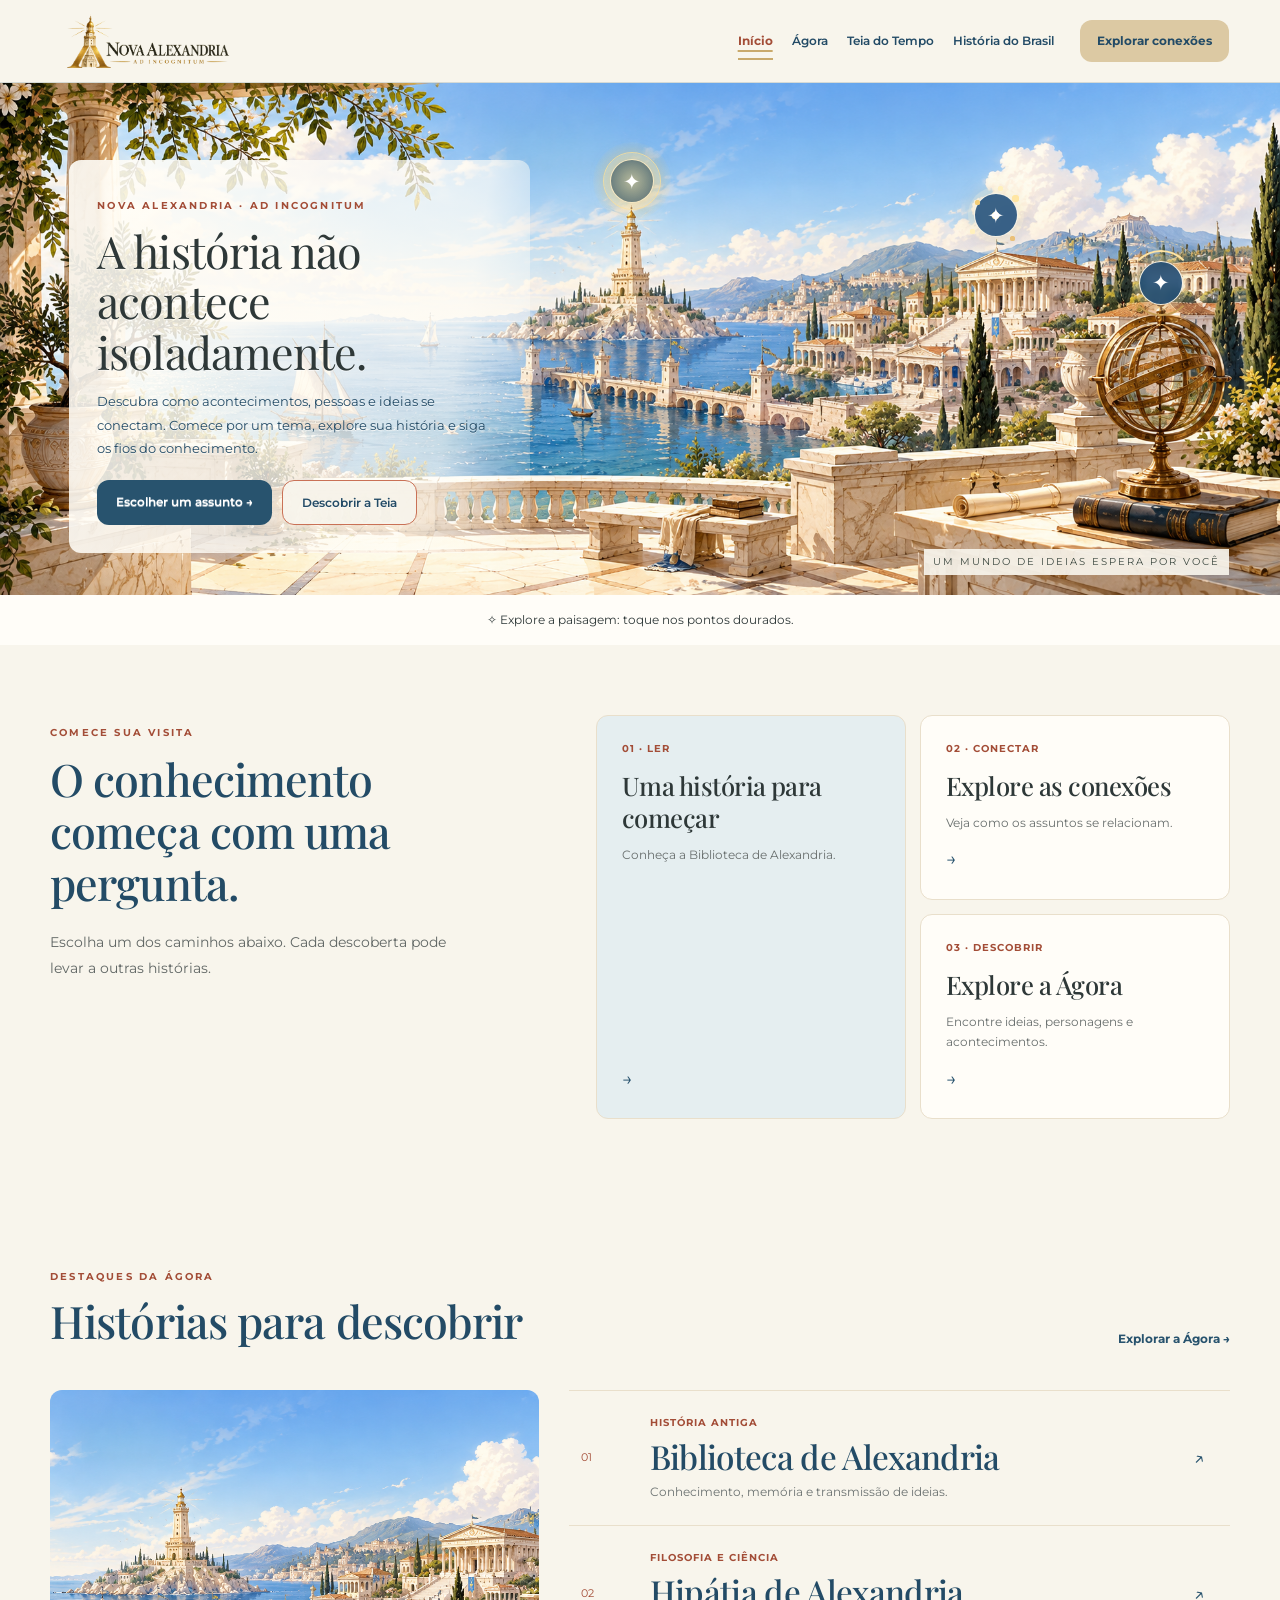
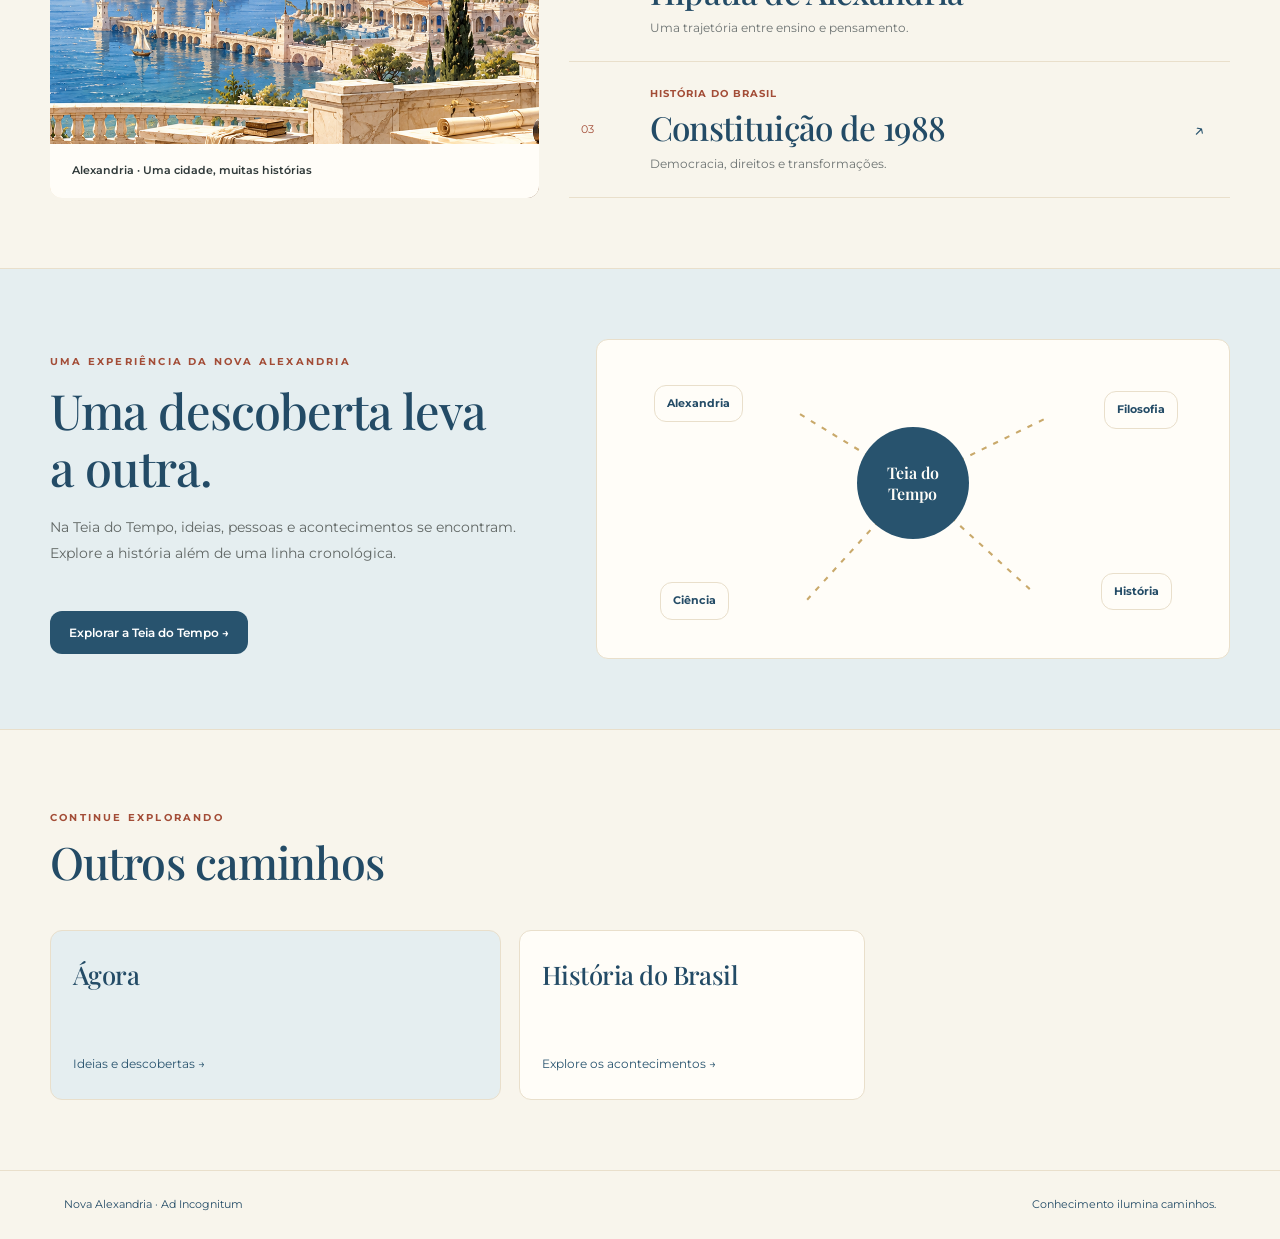
==== commit 025d1804: "style: carregar melhorias finais em index.html" ====
--- a/index.html
+++ b/index.html
@@ -18,7 +18,8 @@
     <link rel="icon" type="image/png" href="assets/Icon.png" />
 
     <link rel="stylesheet" href="styles.css" />
-  <link rel="stylesheet" href="css/visual-refinement.css"></head>
+  <link rel="stylesheet" href="css/visual-refinement.css"><link rel="stylesheet" href="css/ux-final.css">
+</head>
   <body>
     <a class="skip" href="#conteudo">Ir ao conteúdo</a>
     <header class="nav"><a href="index.html" class="brand" aria-label="Nova Alexandria — página inicial"><img src="assets/logo-horizontal.png" alt="Nova Alexandria — Ad Incognitum" class="brand-logo"></a><nav class="desktop-nav" aria-label="Navegação principal"><a href="index.html" aria-current="page">Início</a><a href="agora.html">Ágora</a><a href="teias.html">Teia do Tempo</a><a href="brasil.html">História do Brasil</a></nav><a class="login" href="teias.html">Explorar conexões</a><button class="menu" id="menuBtn" type="button" aria-label="Abrir menu" aria-expanded="false" aria-controls="mobileNav"><span aria-hidden="true">☰</span></button></header><nav class="mobile-nav" id="mobileNav" aria-label="Navegação móvel" hidden><a href="index.html" aria-current="page">Início</a><a href="agora.html">Ágora</a><a href="teias.html">Teia do Tempo</a><a href="brasil.html">História do Brasil</a></nav>
--- a/css/ux-final.css
+++ b/css/ux-final.css
@@ -0,0 +1,111 @@
+:root {
+  --ui-focus: #a56b4c;
+  --ui-shadow: 0 14px 32px rgba(35, 75, 102, 0.11);
+}
+.nav .brand-logo {
+  width: auto;
+  max-width: min(245px, 38vw);
+  max-height: 62px;
+  object-fit: contain;
+}
+.nav, .desktop-nav, .mobile-nav {
+  font-family: "Montserrat", sans-serif;
+}
+.desktop-nav a, .mobile-nav a {
+  text-underline-offset: 5px;
+}
+.desktop-nav a[aria-current="page"], .mobile-nav a[aria-current="page"] {
+  font-weight: 700;
+  text-decoration: underline;
+  text-decoration-color: #c9a96b;
+  text-decoration-thickness: 2px;
+}
+:where(a, button, input, select, [tabindex="0"]):focus-visible {
+  outline: 3px solid var(--ui-focus);
+  outline-offset: 3px;
+}
+:where(button, a, input) {
+  -webkit-tap-highlight-color: transparent;
+}
+.agora-grid .assunto-card {
+  height: 100%;
+  overflow: hidden;
+  transition: transform 180ms ease, box-shadow 180ms ease;
+}
+.agora-grid .assunto-card:hover,
+.agora-grid .assunto-card:focus-within {
+  transform: translateY(-3px);
+  box-shadow: var(--ui-shadow);
+}
+.agora-grid .assunto-card img {
+  display: block;
+  width: 100%;
+  object-fit: cover;
+}
+.agora-grid .assunto-corpo {
+  display: flex;
+  flex-direction: column;
+  gap: 10px;
+}
+.agora-grid .assunto-corpo h3 {
+  line-height: 1.3;
+  overflow-wrap: anywhere;
+}
+.agora-grid .assunto-corpo p {
+  line-height: 1.65;
+}
+.agora-grid .assunto-acoes {
+  margin-top: auto;
+  display: flex;
+  flex-wrap: wrap;
+  gap: 8px;
+}
+.agora-search input {
+  min-height: 48px;
+}
+.agora-filtros button {
+  min-height: 42px;
+}
+.agora-vazio:not([hidden]) {
+  display: block;
+  padding: 24px;
+  border: 1px solid #e5dac9;
+  border-radius: 12px;
+  background: #fffdf8;
+}
+.teia-timeline-row {
+  min-height: 44px;
+}
+.teia-relacao-item p {
+  font-size: 12px;
+}
+.teia-botao-foco {
+  min-height: 42px;
+}
+@media (max-width: 760px) {
+  .nav .brand-logo {
+    max-width: min(190px, 53vw);
+    max-height: 52px;
+  }
+  .agora-grid .assunto-card:hover {
+    transform: none;
+  }
+  .agora-filtros {
+    display: flex;
+    flex-wrap: nowrap;
+    overflow-x: auto;
+    padding-bottom: 8px;
+    scrollbar-width: thin;
+  }
+  .agora-filtros button {
+    flex: 0 0 auto;
+  }
+  .teia-timeline {
+    margin-top: 18px;
+  }
+}
+@media (prefers-reduced-motion: reduce) {
+  .agora-grid .assunto-card {
+    transition: none;
+  }
+}
